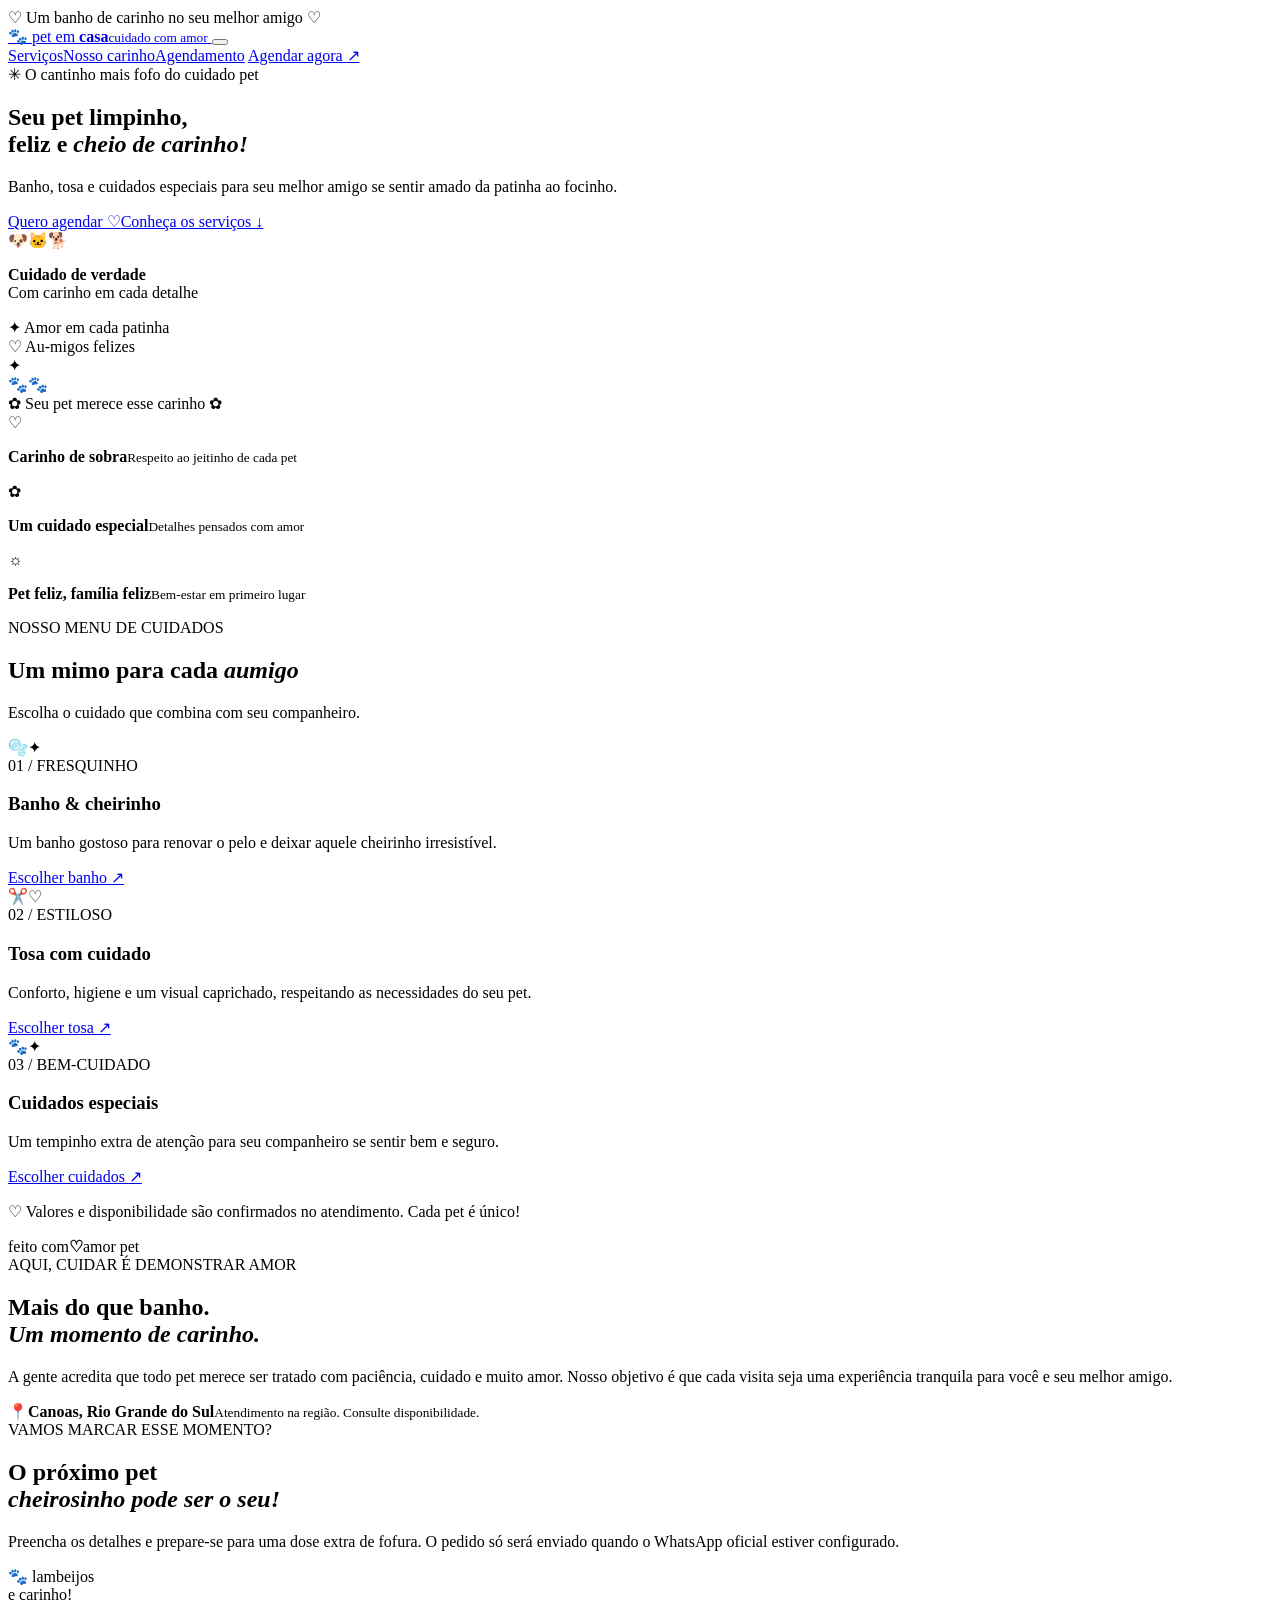
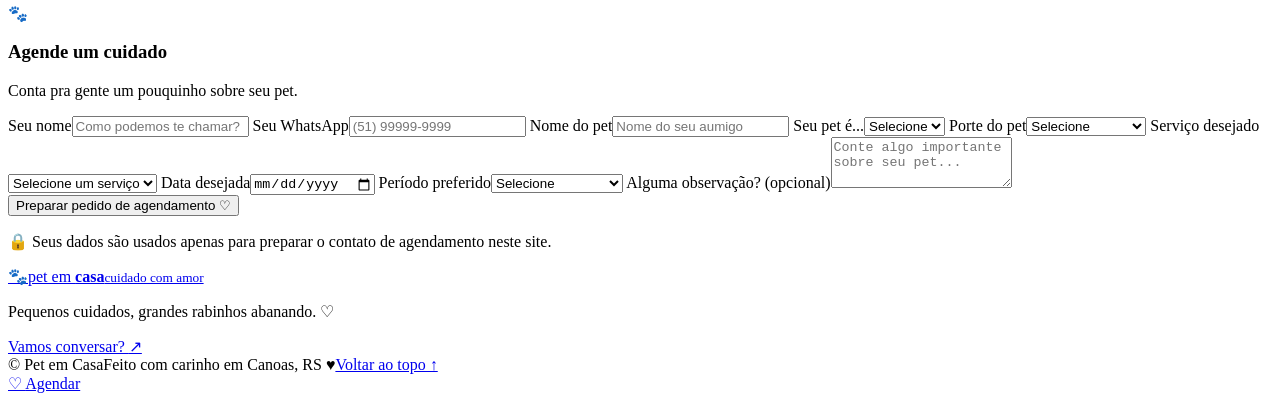
==== index.html @ 4f78621a "Create responsive Pet em Casa landing page" ====
<!doctype html>
<html lang="pt-BR">
<head>
  <meta charset="utf-8">
  <meta name="viewport" content="width=device-width, initial-scale=1">
  <meta name="theme-color" content="#f8f5ee">
  <meta name="description" content="Pet em Casa: banho, tosa e cuidado cheio de carinho para seu melhor amigo em Canoas, RS.">
  <title>Pet em Casa | Cuidado que faz au-mor</title>
  <link rel="preconnect" href="https://fonts.googleapis.com">
  <link rel="preconnect" href="https://fonts.gstatic.com" crossorigin>
  <link href="https://fonts.googleapis.com/css2?family=DM+Sans:wght@400;500;600;700&family=Nunito:wght@600;700;800;900&display=swap" rel="stylesheet">
  <link rel="stylesheet" href="styles.css">
  <script src="script.js" defer></script>
</head>
<body>
  <div class="announcement"><span aria-hidden="true">♡</span> Um banho de carinho no seu melhor amigo <span aria-hidden="true">♡</span></div>
  <header class="site-header">
    <a class="brand" href="#inicio" aria-label="Pet em Casa, início">
      <span class="brand-mark" aria-hidden="true">🐾</span>
      <span>pet em <strong>casa</strong><small>cuidado com amor</small></span>
    </a>
    <button class="menu-toggle" aria-expanded="false" aria-controls="main-nav" aria-label="Abrir menu"><span></span><span></span><span></span></button>
    <nav id="main-nav" class="main-nav" aria-label="Navegação principal">
      <a href="#servicos">Serviços</a><a href="#sobre">Nosso carinho</a><a href="#agendar">Agendamento</a>
      <a class="nav-cta" href="#agendar">Agendar agora <span aria-hidden="true">↗</span></a>
    </nav>
  </header>

  <main>
    <section id="inicio" class="hero section-wrap">
      <div class="hero-copy">
        <span class="eyebrow"><span class="sparkle">✳</span> O cantinho mais fofo do cuidado pet</span>
        <h1>Seu pet limpinho,<br>feliz e <em>cheio de carinho!</em></h1>
        <p>Banho, tosa e cuidados especiais para seu melhor amigo se sentir amado da patinha ao focinho.</p>
        <div class="hero-actions"><a class="button button-primary" href="#agendar">Quero agendar <span>♡</span></a><a class="text-link" href="#servicos">Conheça os serviços <span>↓</span></a></div>
        <div class="trust-row"><div class="avatar-stack" aria-hidden="true"><span>🐶</span><span>🐱</span><span>🐕</span></div><p><strong>Cuidado de verdade</strong><br><span>Com carinho em cada detalhe</span></p></div>
      </div>
      <div class="hero-art" aria-label="Ilustração de um cachorrinho feliz">
        <div class="blob blob-back"></div><div class="floating-note note-one">✦ Amor em cada patinha</div><div class="floating-note note-two">♡ Au-migos felizes</div>
        <div class="pet-portrait"><div class="portrait-ear ear-left"></div><div class="portrait-ear ear-right"></div><div class="portrait-face"><span class="eye eye-left"></span><span class="eye eye-right"></span><span class="cheek cheek-left"></span><span class="cheek cheek-right"></span><span class="muzzle"></span><span class="nose"></span><span class="mouth"></span></div><div class="neck-band"></div><div class="portrait-sparkle">✦</div></div>
        <span class="paw paw-one">🐾</span><span class="paw paw-two">🐾</span>
      </div>
      <div class="hero-bottom"><span>✿</span> Seu pet merece esse carinho <span>✿</span></div>
    </section>

    <section class="benefits section-wrap" aria-label="Nossos diferenciais">
      <div><span class="benefit-icon mint">♡</span><p><strong>Carinho de sobra</strong><small>Respeito ao jeitinho de cada pet</small></p></div>
      <div><span class="benefit-icon peach">✿</span><p><strong>Um cuidado especial</strong><small>Detalhes pensados com amor</small></p></div>
      <div><span class="benefit-icon lilac">☼</span><p><strong>Pet feliz, família feliz</strong><small>Bem-estar em primeiro lugar</small></p></div>
    </section>

    <section id="servicos" class="services-section section-wrap">
      <div class="section-heading"><span class="eyebrow">NOSSO MENU DE CUIDADOS</span><h2>Um mimo para cada <em>aumigo</em></h2><p>Escolha o cuidado que combina com seu companheiro.</p></div>
      <div class="service-grid">
        <article class="service-card card-mint"><div class="service-illustration">🫧<span>✦</span></div><span class="service-number">01 / FRESQUINHO</span><h3>Banho & cheirinho</h3><p>Um banho gostoso para renovar o pelo e deixar aquele cheirinho irresistível.</p><a href="#agendar" data-service="Banho">Escolher banho <span>↗</span></a></article>
        <article class="service-card card-peach"><div class="service-illustration">✂️<span>♡</span></div><span class="service-number">02 / ESTILOSO</span><h3>Tosa com cuidado</h3><p>Conforto, higiene e um visual caprichado, respeitando as necessidades do seu pet.</p><a href="#agendar" data-service="Tosa">Escolher tosa <span>↗</span></a></article>
        <article class="service-card card-lilac"><div class="service-illustration">🐾<span>✦</span></div><span class="service-number">03 / BEM-CUIDADO</span><h3>Cuidados especiais</h3><p>Um tempinho extra de atenção para seu companheiro se sentir bem e seguro.</p><a href="#agendar" data-service="Cuidados especiais">Escolher cuidados <span>↗</span></a></article>
      </div>
      <p class="price-note"><span>♡</span> Valores e disponibilidade são confirmados no atendimento. Cada pet é único!</p>
    </section>

    <section id="sobre" class="love-section">
      <div class="love-inner section-wrap"><div class="love-stamp" aria-hidden="true"><span>feito com</span><strong>♡</strong><span>amor pet</span></div><div><span class="eyebrow">AQUI, CUIDAR É DEMONSTRAR AMOR</span><h2>Mais do que banho.<br><em>Um momento de carinho.</em></h2><p>A gente acredita que todo pet merece ser tratado com paciência, cuidado e muito amor. Nosso objetivo é que cada visita seja uma experiência tranquila para você e seu melhor amigo.</p><div class="location-pill"><span>📍</span><span><strong>Canoas, Rio Grande do Sul</strong><small>Atendimento na região. Consulte disponibilidade.</small></span></div></div></div>
    </section>

    <section id="agendar" class="booking-section section-wrap">
      <div class="booking-intro"><span class="eyebrow">VAMOS MARCAR ESSE MOMENTO?</span><h2>O próximo pet<br><em>cheirosinho pode ser o seu!</em></h2><p>Preencha os detalhes e prepare-se para uma dose extra de fofura. O pedido só será enviado quando o WhatsApp oficial estiver configurado.</p><div class="booking-doodle">🐾 <span>lambeijos<br>e carinho!</span></div></div>
      <form id="booking-form" class="booking-form">
        <div class="form-title"><span class="form-paw">🐾</span><div><h3>Agende um cuidado</h3><p>Conta pra gente um pouquinho sobre seu pet.</p></div></div>
        <div class="form-grid">
          <label>Seu nome<input name="ownerName" autocomplete="name" required placeholder="Como podemos te chamar?"></label>
          <label>Seu WhatsApp<input name="phone" type="tel" autocomplete="tel" required placeholder="(51) 99999-9999"></label>
          <label>Nome do pet<input name="petName" required placeholder="Nome do seu aumigo"></label>
          <label>Seu pet é...<select name="species" required><option value="">Selecione</option><option>Cachorro</option><option>Gato</option><option>Outro</option></select></label>
          <label>Porte do pet<select name="size" required><option value="">Selecione</option><option>Pequeno</option><option>Médio</option><option>Grande</option><option>Não sei informar</option></select></label>
          <label>Serviço desejado<select id="service-select" name="service" required><option value="">Selecione um serviço</option><option>Banho</option><option>Tosa</option><option>Banho e tosa</option><option>Cuidados especiais</option></select></label>
          <label>Data desejada<input name="date" type="date" id="booking-date" required></label>
          <label>Período preferido<select name="period" required><option value="">Selecione</option><option>Manhã</option><option>Tarde</option><option>Tenho flexibilidade</option></select></label>
          <label class="full-field">Alguma observação? <span class="optional">(opcional)</span><textarea name="notes" rows="3" placeholder="Conte algo importante sobre seu pet..."></textarea></label>
        </div>
        <button class="button button-primary submit-button" type="submit">Preparar pedido de agendamento <span>♡</span></button>
        <p class="form-privacy">🔒 Seus dados são usados apenas para preparar o contato de agendamento neste site.</p>
        <div id="booking-feedback" class="booking-feedback" role="status" aria-live="polite" hidden></div>
      </form>
    </section>
  </main>

  <footer class="site-footer"><div class="footer-main"><a class="brand footer-brand" href="#inicio"><span class="brand-mark">🐾</span><span>pet em <strong>casa</strong><small>cuidado com amor</small></span></a><p>Pequenos cuidados, grandes rabinhos abanando. ♡</p><a href="#agendar">Vamos conversar? <span>↗</span></a></div><div class="footer-bottom"><span>© <span id="year"></span> Pet em Casa</span><span>Feito com carinho em Canoas, RS <span class="heart">♥</span></span><a href="#inicio">Voltar ao topo ↑</a></div></footer>
  <a class="floating-whatsapp" href="#agendar" aria-label="Ir para agendamento">♡ <span>Agendar</span></a>
</body>
</html>
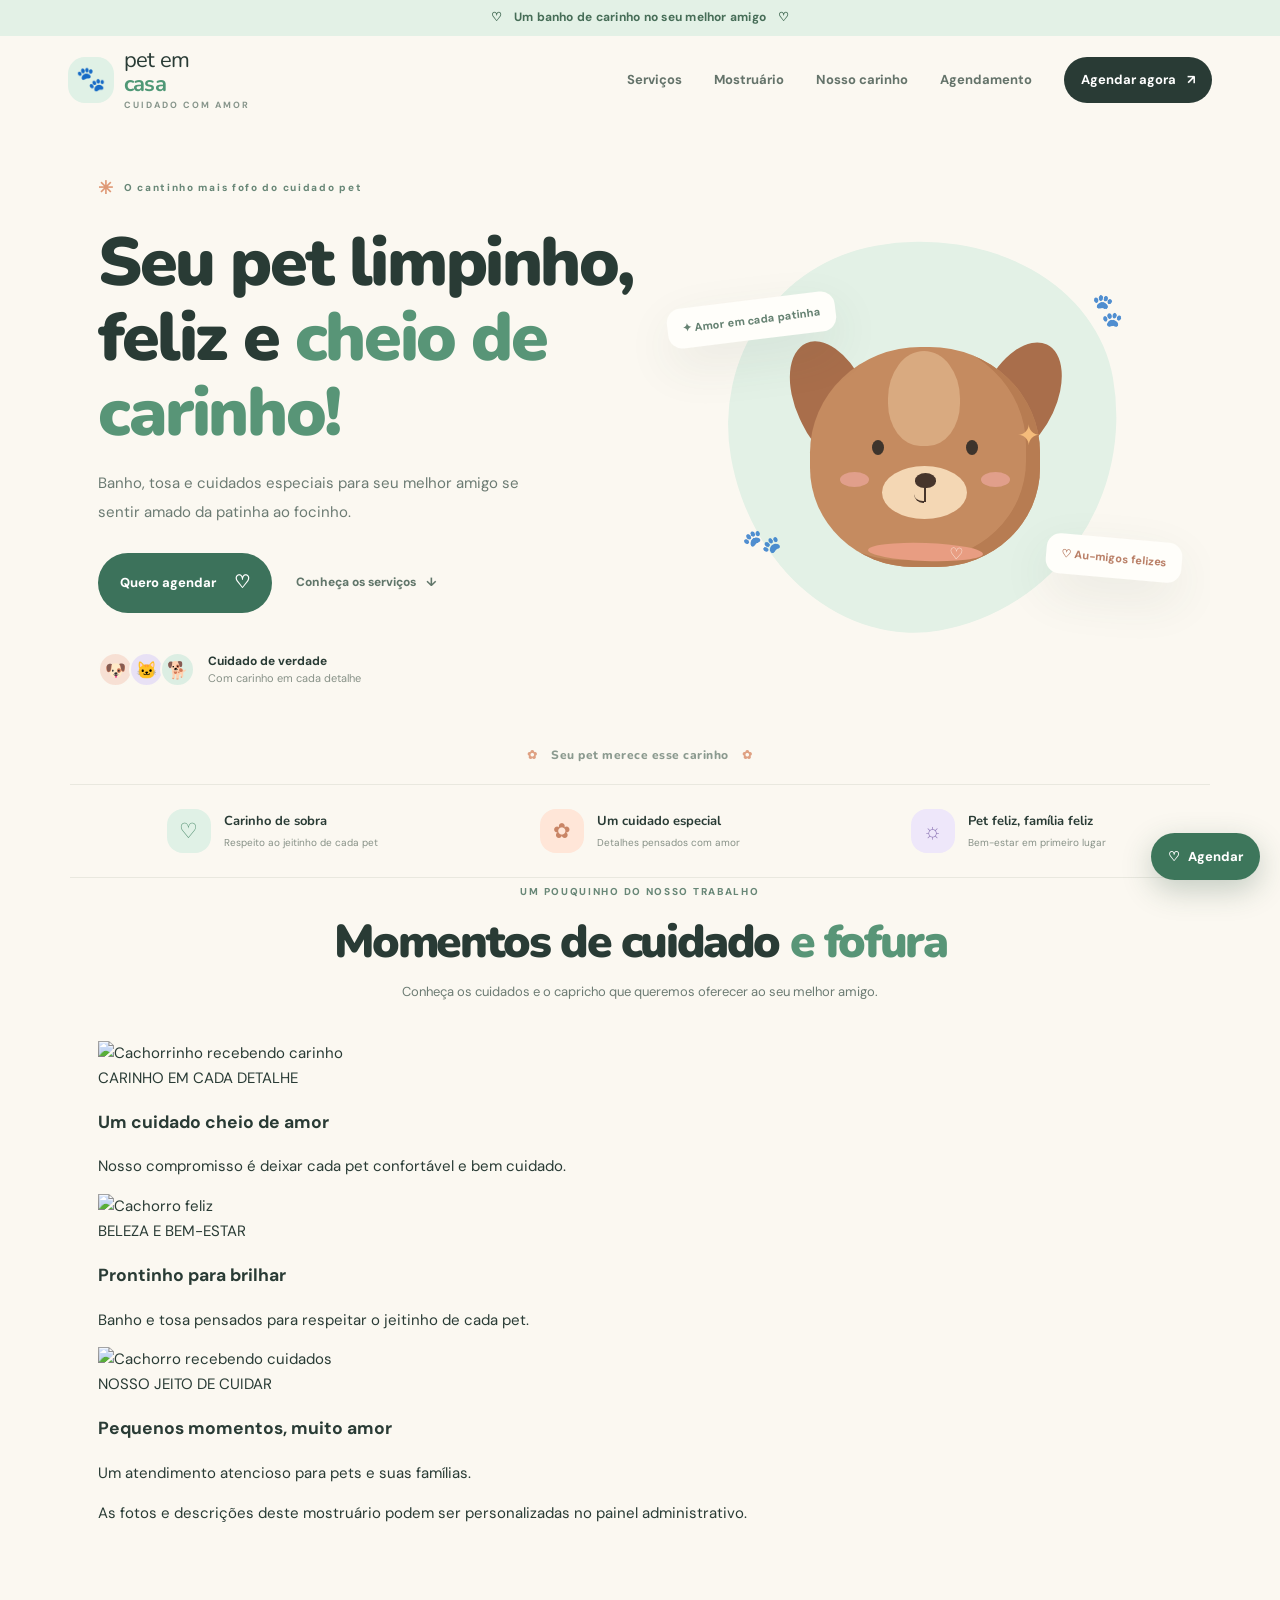
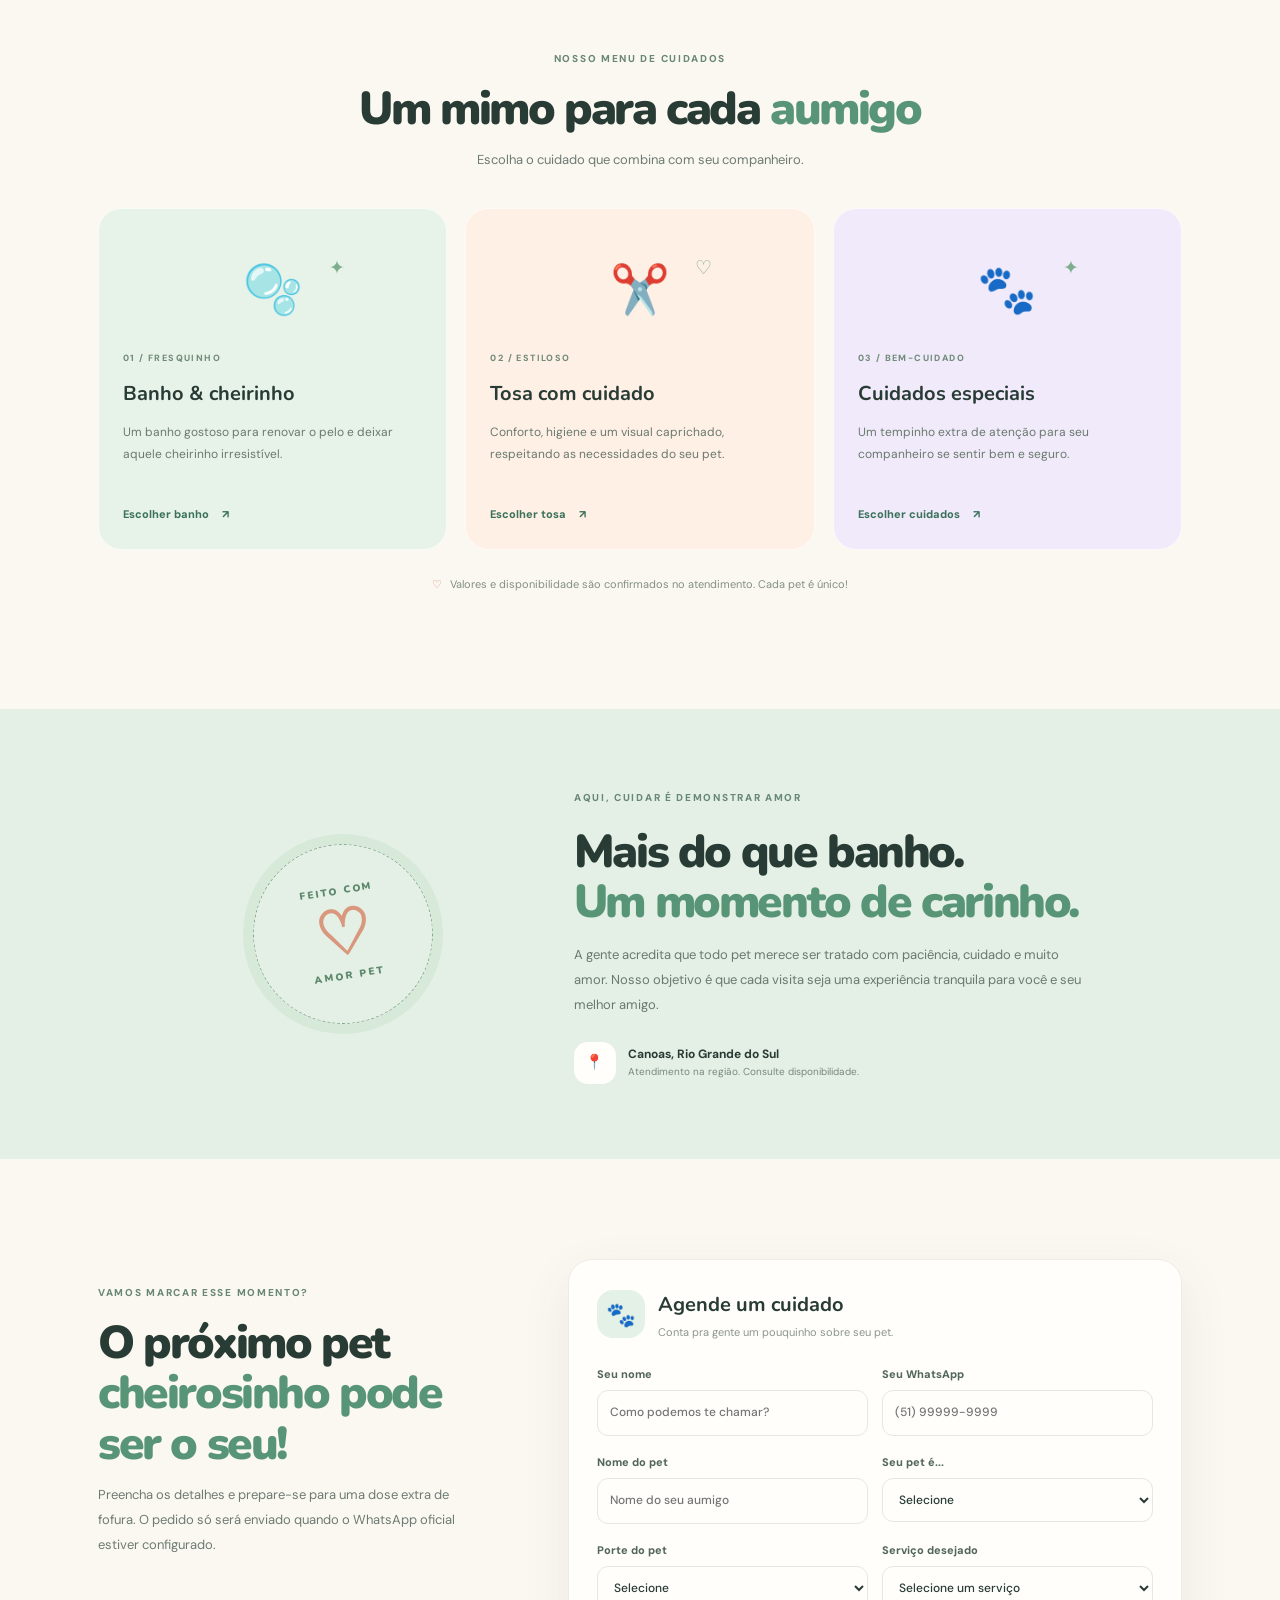
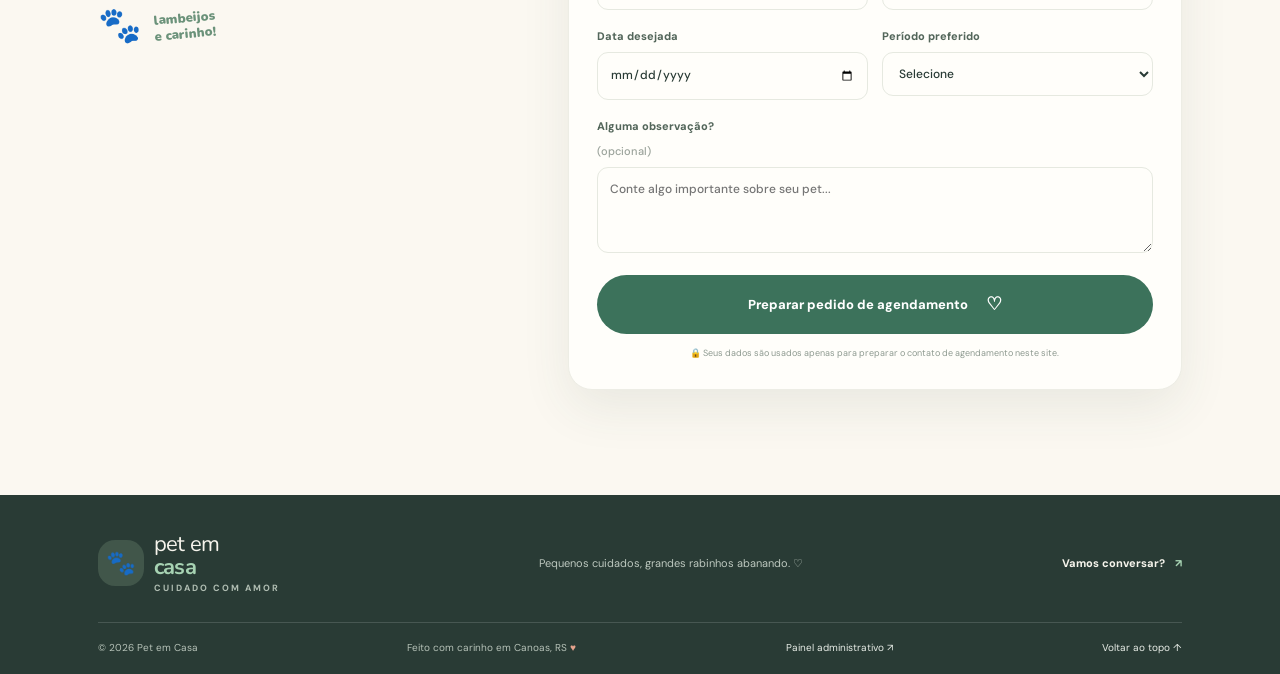
==== commit fab043fc: "Add editable shop showcase section" ====
--- a/index.html
+++ b/index.html
@@ -21,7 +21,7 @@
     </a>
     <button class="menu-toggle" aria-expanded="false" aria-controls="main-nav" aria-label="Abrir menu"><span></span><span></span><span></span></button>
     <nav id="main-nav" class="main-nav" aria-label="Navegação principal">
-      <a href="#servicos">Serviços</a><a href="#sobre">Nosso carinho</a><a href="#agendar">Agendamento</a>
+      <a href="#servicos">Serviços</a><a href="#mostruario">Mostruário</a><a href="#sobre">Nosso carinho</a><a href="#agendar">Agendamento</a>
       <a class="nav-cta" href="#agendar">Agendar agora <span aria-hidden="true">↗</span></a>
     </nav>
   </header>
@@ -47,6 +47,17 @@
       <div><span class="benefit-icon mint">♡</span><p><strong>Carinho de sobra</strong><small>Respeito ao jeitinho de cada pet</small></p></div>
       <div><span class="benefit-icon peach">✿</span><p><strong>Um cuidado especial</strong><small>Detalhes pensados com amor</small></p></div>
       <div><span class="benefit-icon lilac">☼</span><p><strong>Pet feliz, família feliz</strong><small>Bem-estar em primeiro lugar</small></p></div>
+    </section>
+
+    
+    <section id="mostruario" class="showcase-section section-wrap">
+      <div class="section-heading"><span class="eyebrow">UM POUQUINHO DO NOSSO TRABALHO</span><h2>Momentos de cuidado <em>e fofura</em></h2><p>Conheça os cuidados e o capricho que queremos oferecer ao seu melhor amigo.</p></div>
+      <div id="showcase-grid" class="showcase-grid" aria-live="polite">
+        <article class="showcase-card"><img src="https://images.unsplash.com/photo-1516734212186-a967f81ad0d7?auto=format&fit=crop&w=800&q=85" alt="Cachorrinho recebendo carinho" loading="lazy"><div><span>CARINHO EM CADA DETALHE</span><h3>Um cuidado cheio de amor</h3><p>Nosso compromisso é deixar cada pet confortável e bem cuidado.</p></div></article>
+        <article class="showcase-card"><img src="https://images.unsplash.com/photo-1517849845537-4d257902454a?auto=format&fit=crop&w=800&q=85" alt="Cachorro feliz" loading="lazy"><div><span>BELEZA E BEM-ESTAR</span><h3>Prontinho para brilhar</h3><p>Banho e tosa pensados para respeitar o jeitinho de cada pet.</p></div></article>
+        <article class="showcase-card"><img src="https://images.unsplash.com/photo-1513360371669-4adf3dd7dff8?auto=format&fit=crop&w=800&q=85" alt="Cachorro recebendo cuidados" loading="lazy"><div><span>NOSSO JEITO DE CUIDAR</span><h3>Pequenos momentos, muito amor</h3><p>Um atendimento atencioso para pets e suas famílias.</p></div></article>
+      </div>
+      <p class="showcase-hint">As fotos e descrições deste mostruário podem ser personalizadas no painel administrativo.</p>
     </section>
 
     <section id="servicos" class="services-section section-wrap">
@@ -85,7 +96,7 @@
     </section>
   </main>
 
-  <footer class="site-footer"><div class="footer-main"><a class="brand footer-brand" href="#inicio"><span class="brand-mark">🐾</span><span>pet em <strong>casa</strong><small>cuidado com amor</small></span></a><p>Pequenos cuidados, grandes rabinhos abanando. ♡</p><a href="#agendar">Vamos conversar? <span>↗</span></a></div><div class="footer-bottom"><span>© <span id="year"></span> Pet em Casa</span><span>Feito com carinho em Canoas, RS <span class="heart">♥</span></span><a href="#inicio">Voltar ao topo ↑</a></div></footer>
+  <footer class="site-footer"><div class="footer-main"><a class="brand footer-brand" href="#inicio"><span class="brand-mark">🐾</span><span>pet em <strong>casa</strong><small>cuidado com amor</small></span></a><p>Pequenos cuidados, grandes rabinhos abanando. ♡</p><a href="#agendar">Vamos conversar? <span>↗</span></a></div><div class="footer-bottom"><span>© <span id="year"></span> Pet em Casa</span><span>Feito com carinho em Canoas, RS <span class="heart">♥</span></span><a href="admin.html">Painel administrativo ↗</a><a href="#inicio">Voltar ao topo ↑</a></div></footer>
   <a class="floating-whatsapp" href="#agendar" aria-label="Ir para agendamento">♡ <span>Agendar</span></a>
 </body>
 </html>
--- a/styles.css
+++ b/styles.css
@@ -0,0 +1,2 @@
+:root{--ink:#293b35;--muted:#6c7b73;--cream:#fbf8f1;--mint:#dff1e7;--mint-dark:#2f725b;--peach:#ffe4d6;--lilac:#ece5fa;--white:#fffefa;--line:#e9e8df;--shadow:0 18px 50px rgba(50,75,61,.09)}*{box-sizing:border-box}html{scroll-behavior:smooth;scroll-padding-top:90px}body{margin:0;background:var(--cream);color:var(--ink);font-family:"DM Sans",sans-serif;font-size:15px;line-height:1.65}a{color:inherit;text-decoration:none}button,input,select,textarea{font:inherit}.announcement{display:flex;justify-content:center;gap:12px;align-items:center;padding:8px 16px;background:#e3f1e6;color:#466d57;font-size:12px;font-weight:700;letter-spacing:.02em}.site-header{height:88px;max-width:1200px;padding:0 28px;margin:auto;display:flex;align-items:center;justify-content:space-between;gap:28px}.brand{display:inline-flex;align-items:center;gap:10px;font-family:"Nunito",sans-serif;font-size:22px;line-height:1.05;letter-spacing:-.8px}.brand>span:last-child{display:flex;flex-direction:column}.brand strong{color:#4f9876;display:inline}.brand small{font-family:"DM Sans",sans-serif;font-size:9px;font-weight:700;letter-spacing:2px;text-transform:uppercase;color:#87958b;margin-top:5px}.brand-mark{display:grid;place-items:center;width:46px;height:46px;background:#e0f1e6;border-radius:17px;font-size:24px}.main-nav{display:flex;align-items:center;gap:32px;font-size:13px;font-weight:700;color:#64736a}.main-nav>a:not(.nav-cta):hover,.text-link:hover{color:var(--mint-dark)}.nav-cta{padding:12px 17px;background:var(--ink);border-radius:999px;color:white}.nav-cta span{margin-left:8px}.menu-toggle{display:none}.section-wrap{max-width:1140px;margin:0 auto;padding-left:28px;padding-right:28px}.hero{min-height:565px;display:grid;grid-template-columns:1.05fr .95fr;align-items:center;position:relative;padding-top:35px;padding-bottom:72px;overflow:hidden}.hero-copy{position:relative;z-index:2;padding:15px 0 25px}.eyebrow{display:inline-flex;align-items:center;gap:9px;font-size:10px;font-weight:800;letter-spacing:1.7px;color:#688777}.sparkle{font-size:18px;color:#df9875}.hero h1,.section-heading h2,.love-inner h2,.booking-intro h2{font-family:"Nunito",sans-serif;font-weight:900;letter-spacing:-2.4px;line-height:1.1}.hero h1{font-size:clamp(42px,5.3vw,68px);margin:23px 0 19px}.hero h1 em,.section-heading h2 em,.love-inner h2 em,.booking-intro h2 em{font-style:normal;color:#589577}.hero-copy>p{max-width:435px;color:var(--muted);font-size:15px;line-height:1.9}.hero-actions{display:flex;align-items:center;gap:24px;flex-wrap:wrap;margin-top:27px}.button{border:0;display:inline-flex;justify-content:center;align-items:center;gap:18px;border-radius:999px;padding:15px 22px;font-size:13px;font-weight:800;cursor:pointer;transition:transform .2s,box-shadow .2s}.button:hover{transform:translateY(-2px);box-shadow:0 10px 24px #355b4725}.button-primary{background:#3c725b;color:white}.button-primary span{font-size:18px}.text-link{font-size:12px;font-weight:800;color:#61766a}.text-link span{margin-left:7px}.trust-row{display:flex;align-items:center;gap:13px;margin-top:39px}.avatar-stack{display:flex;padding-left:4px}.avatar-stack span{width:35px;height:35px;display:grid;place-items:center;margin-left:-4px;border:2px solid var(--cream);border-radius:50%;background:#f7e0d4;font-size:17px}.avatar-stack span:nth-child(2){background:#e8e1f5}.avatar-stack span:nth-child(3){background:#dceee3}.trust-row p{font-size:11px;line-height:1.5;margin:0}.trust-row p strong{font-size:12px}.trust-row p span{color:#879187}.hero-art{position:relative;min-height:420px;display:grid;place-items:center}.blob{position:absolute;width:min(390px,90%);aspect-ratio:1;border-radius:46% 54% 55% 45%/47% 44% 56% 53%;background:#e3f1e6;transform:rotate(-10deg)}.pet-portrait{position:relative;width:270px;height:280px;z-index:1;margin-top:55px}.portrait-face{position:absolute;width:230px;height:220px;left:20px;top:24px;border-radius:48% 48% 45% 45%;background:#c58b60;box-shadow:inset -14px -7px 0 #b77c52}.portrait-ear{position:absolute;width:72px;height:125px;background:#a96e4b;border-radius:55% 50% 55% 45%;top:15px;z-index:0}.ear-left{left:5px;transform:rotate(-25deg)}.ear-right{right:5px;transform:rotate(25deg)}.portrait-face:before{content:"";position:absolute;width:72px;height:95px;left:78px;top:4px;background:#e0b58b;border-radius:50% 50% 45% 45%;opacity:.75}.eye{position:absolute;width:12px;height:15px;background:#3e342c;border-radius:50%;top:93px;z-index:2}.eye-left{left:62px}.eye-right{right:62px}.cheek{position:absolute;width:29px;height:15px;background:#eaa59a;border-radius:50%;top:125px;opacity:.75}.cheek-left{left:30px}.cheek-right{right:30px}.muzzle{position:absolute;width:85px;height:53px;left:72px;top:119px;background:#f4d7b4;border-radius:50%}.nose{position:absolute;z-index:3;left:105px;top:126px;width:21px;height:15px;background:#47352b;border-radius:50% 50% 45% 45%}.mouth{position:absolute;z-index:3;left:114px;top:138px;width:2px;height:17px;background:#47352b}.mouth:after{content:"";position:absolute;left:-10px;top:8px;width:10px;height:8px;border-bottom:2px solid #47352b;border-radius:0 0 0 9px}.neck-band{position:absolute;z-index:4;width:115px;height:18px;left:78px;top:220px;background:#e89d82;border-radius:50%;transform:rotate(2deg)}.neck-band:after{content:"♡";position:absolute;right:20px;top:-3px;color:#fff4e9;font-size:16px}.portrait-sparkle{position:absolute;z-index:5;right:20px;top:90px;color:#f5bc7b;font-size:28px}.floating-note{position:absolute;z-index:4;padding:11px 15px;background:#fffefa;border-radius:14px;box-shadow:var(--shadow);font-size:11px;font-weight:800;color:#668272}.note-one{top:75px;left:0;transform:rotate(-7deg)}.note-two{bottom:67px;right:0;transform:rotate(5deg);color:#ba8068}.paw{position:absolute;color:#83a992;opacity:.75;font-size:29px}.paw-one{left:15%;bottom:80px;transform:rotate(-24deg)}.paw-two{right:11%;top:62px;transform:rotate(18deg)}.hero-bottom{position:absolute;bottom:18px;left:28px;right:28px;text-align:center;color:#8b9a8f;font-family:"Nunito",sans-serif;font-size:12px;font-weight:800;letter-spacing:.5px}.hero-bottom span{color:#dfa183;padding:0 10px}.benefits{display:grid;grid-template-columns:repeat(3,1fr);gap:20px;padding-top:24px;padding-bottom:24px;border-top:1px solid var(--line);border-bottom:1px solid var(--line)}.benefits>div{display:flex;align-items:center;justify-content:center;gap:13px}.benefit-icon{width:44px;height:44px;display:grid;place-items:center;border-radius:16px;font-size:21px}.mint{background:#e0f1e6;color:#4d8c6d}.peach{background:#ffe6d8;color:#c98566}.lilac{background:#eee7fa;color:#927cb9}.benefits p{margin:0;display:flex;flex-direction:column;gap:2px}.benefits strong{font-family:"Nunito",sans-serif;font-size:13px}.benefits small{font-size:10px;color:#879187}.services-section{padding-top:105px;padding-bottom:105px}.section-heading{text-align:center;margin-bottom:38px}.section-heading h2,.love-inner h2,.booking-intro h2{font-size:clamp(32px,4vw,46px);margin:14px 0}.section-heading p{color:var(--muted);font-size:13px}.service-grid{display:grid;grid-template-columns:repeat(3,1fr);gap:18px}.service-card{padding:25px 24px 23px;border-radius:23px;min-height:320px;border:1px solid #ffffffb0;transition:transform .2s}.service-card:hover{transform:translateY(-5px)}.card-mint{background:#e7f3e9}.card-peach{background:#fff0e6}.card-lilac{background:#f0eafa}.service-illustration{height:110px;display:grid;place-items:center;position:relative;font-size:48px}.service-illustration span{position:absolute;font-size:19px;color:#7eae8e;right:26%;top:16%}.service-number{font-size:9px;font-weight:800;letter-spacing:1.4px;color:#718b79}.service-card h3{font-family:"Nunito",sans-serif;font-size:20px;margin:8px 0}.service-card p{font-size:12px;color:#69796e;line-height:1.8;min-height:62px}.service-card>a{display:inline-flex;gap:13px;align-items:center;font-size:11px;font-weight:800;color:#3c725b;margin-top:9px}.price-note{text-align:center;color:#829086;font-size:11px;margin-top:25px}.price-note span{color:#d98e76;margin-right:5px}.love-section{background:#e4f0e5;padding:75px 0}.love-inner{display:grid;grid-template-columns:.75fr 1.25fr;gap:75px;align-items:center;max-width:960px}.love-inner h2{margin-top:18px}.love-inner>div:last-child>p{max-width:580px;color:#687a6d;font-size:13px;line-height:1.95}.love-stamp{justify-self:center;display:flex;flex-direction:column;align-items:center;justify-content:center;width:180px;height:180px;border:1px dashed #83a88c;border-radius:50%;outline:10px solid #d7e9d9;color:#5e896d;transform:rotate(-9deg)}.love-stamp strong{font-size:62px;line-height:1.1;color:#d9977d}.love-stamp span{font-family:"Nunito",sans-serif;font-weight:900;letter-spacing:2px;text-transform:uppercase;font-size:10px}.location-pill{display:flex;align-items:center;gap:12px;margin-top:24px}.location-pill>span:first-child{width:42px;height:42px;display:grid;place-items:center;background:#fffefa;border-radius:14px}.location-pill>span:last-child{display:flex;flex-direction:column}.location-pill strong{font-size:12px}.location-pill small{font-size:10px;color:#78887d}.booking-section{display:grid;grid-template-columns:.8fr 1.2fr;gap:60px;align-items:start;padding-top:100px;padding-bottom:105px}.booking-intro{position:relative;padding-top:20px}.booking-intro>p{color:var(--muted);font-size:13px;line-height:1.9;max-width:360px}.booking-doodle{display:flex;align-items:center;gap:12px;margin-top:40px;color:#6b927a;font-size:35px}.booking-doodle span{font-family:"Nunito",sans-serif;font-size:13px;font-weight:900;line-height:1.25;transform:rotate(-5deg)}.booking-form{padding:28px;background:#fffefa;border:1px solid #edede5;border-radius:24px;box-shadow:var(--shadow)}.form-title{display:flex;align-items:center;gap:13px;margin-bottom:24px}.form-paw{width:48px;height:48px;display:grid;place-items:center;border-radius:16px;background:#e3f1e6;font-size:24px}.form-title h3{font-family:"Nunito",sans-serif;font-size:20px;margin:0}.form-title p{font-size:11px;color:#8b958d;margin:2px 0 0}.form-grid{display:grid;grid-template-columns:1fr 1fr;gap:17px 14px}.form-grid label{display:flex;flex-direction:column;gap:7px;font-size:11px;font-weight:800;color:#53665a}.form-grid input,.form-grid select,.form-grid textarea{width:100%;min-width:0;border:1px solid #e6e9e0;border-radius:11px;padding:12px 12px;background:#fffefa;color:var(--ink);outline:none;font-size:12px;font-weight:500}.form-grid input:focus,.form-grid select:focus,.form-grid textarea:focus{border-color:#81ad8d;box-shadow:0 0 0 3px #dff1e780}.form-grid textarea{resize:vertical}.full-field{grid-column:1/-1}.optional{font-weight:500;color:#9ba39b}.submit-button{width:100%;margin-top:22px}.form-privacy{font-size:9px;color:#8e9a90;text-align:center;margin:12px 0 0}.booking-feedback{margin-top:15px;padding:14px;border-radius:12px;background:#e5f3e7;color:#365f47;font-size:12px;line-height:1.6}.booking-feedback.error{background:#fff0e6;color:#8b543a}.site-footer{background:#293b35;color:#f6f4ec;padding:38px max(28px,calc((100% - 1084px)/2)) 18px}.footer-main{display:flex;align-items:center;justify-content:space-between;gap:25px;padding-bottom:28px}.footer-brand .brand-mark{background:#41564a}.footer-brand strong{color:#a7d3b3}.footer-brand small{color:#b0bdb2}.footer-main>p{font-size:11px;color:#bdc8bf}.footer-main>a:last-child{font-size:11px;font-weight:800}.footer-main>a:last-child span{margin-left:7px;color:#a7d3b3}.footer-bottom{border-top:1px solid #ffffff24;padding-top:17px;display:flex;justify-content:space-between;gap:15px;color:#b6c2b8;font-size:10px}.footer-bottom .heart{color:#e6a38d}.footer-bottom a{color:#e9eee8}.floating-whatsapp{position:fixed;z-index:10;right:20px;bottom:20px;display:flex;align-items:center;gap:8px;padding:13px 17px;border-radius:999px;background:#3d765b;color:#fff;box-shadow:0 10px 30px #244c3740;font-weight:800;font-size:13px}.floating-whatsapp:first-letter{font-size:19px}
+@media(min-width:1300px){.hero{min-height:600px}}@media(max-width:850px){.site-header{height:76px}.main-nav{gap:17px}.hero{grid-template-columns:1fr .85fr;min-height:500px}.hero h1{font-size:48px}.hero-art{transform:scale(.9)}.benefits{gap:8px}.benefits>div{justify-content:flex-start}.benefits small{max-width:150px}.love-inner{gap:40px}.booking-section{gap:30px}.booking-form{padding:22px}}@media(max-width:650px){.announcement{font-size:10px}.site-header{padding:0 20px;position:relative}.menu-toggle{display:flex;flex-direction:column;gap:5px;border:0;background:#e5f1e7;border-radius:12px;padding:12px}.menu-toggle span{display:block;width:18px;height:2px;background:#426b53;border-radius:2px}.main-nav{display:none;position:absolute;top:68px;left:16px;right:16px;z-index:20;flex-direction:column;align-items:stretch;gap:0;padding:12px;background:#fffefa;border:1px solid var(--line);border-radius:17px;box-shadow:var(--shadow)}.main-nav.open{display:flex}.main-nav>a{padding:13px 12px}.nav-cta{text-align:center;margin-top:5px}.section-wrap{padding-left:20px;padding-right:20px}.hero{grid-template-columns:1fr;padding-top:35px;padding-bottom:65px}.hero-copy{padding:0}.hero h1{font-size:clamp(42px,11vw,58px);letter-spacing:-1.8px}.hero-copy>p{font-size:14px}.hero-art{min-height:350px;transform:none;margin-top:0}.blob{width:290px}.pet-portrait{transform:scale(.85);margin-top:22px}.note-one{left:3%;top:48px}.note-two{right:2%;bottom:38px}.hero-bottom{left:20px;right:20px;font-size:10px}.benefits{grid-template-columns:1fr;gap:17px;padding-top:25px;padding-bottom:25px}.benefits>div{justify-content:flex-start;padding-left:10px}.benefits small{max-width:none}.services-section{padding-top:75px;padding-bottom:70px}.section-heading h2,.love-inner h2,.booking-intro h2{font-size:36px;letter-spacing:-1.6px}.service-grid{grid-template-columns:1fr;gap:14px}.service-card{min-height:0;padding:22px}.service-illustration{height:80px}.service-card p{min-height:0}.love-section{padding:60px 0}.love-inner{grid-template-columns:1fr;gap:35px}.love-stamp{width:140px;height:140px;outline-width:7px}.love-stamp strong{font-size:48px}.love-inner h2{font-size:36px}.booking-section{grid-template-columns:1fr;gap:25px;padding-top:65px;padding-bottom:70px}.booking-intro{padding-top:0}.booking-intro h2{font-size:37px}.booking-doodle{display:none}.booking-form{padding:20px 16px;border-radius:19px}.form-grid{grid-template-columns:1fr;gap:14px}.full-field{grid-column:auto}.footer-main{align-items:flex-start;flex-direction:column;gap:14px}.footer-main>p{margin:0}.footer-bottom{flex-wrap:wrap}.floating-whatsapp{right:13px;bottom:13px;padding:12px 15px}}@media(prefers-reduced-motion:reduce){html{scroll-behavior:auto}*,*:before,*:after{transition:none!important}}
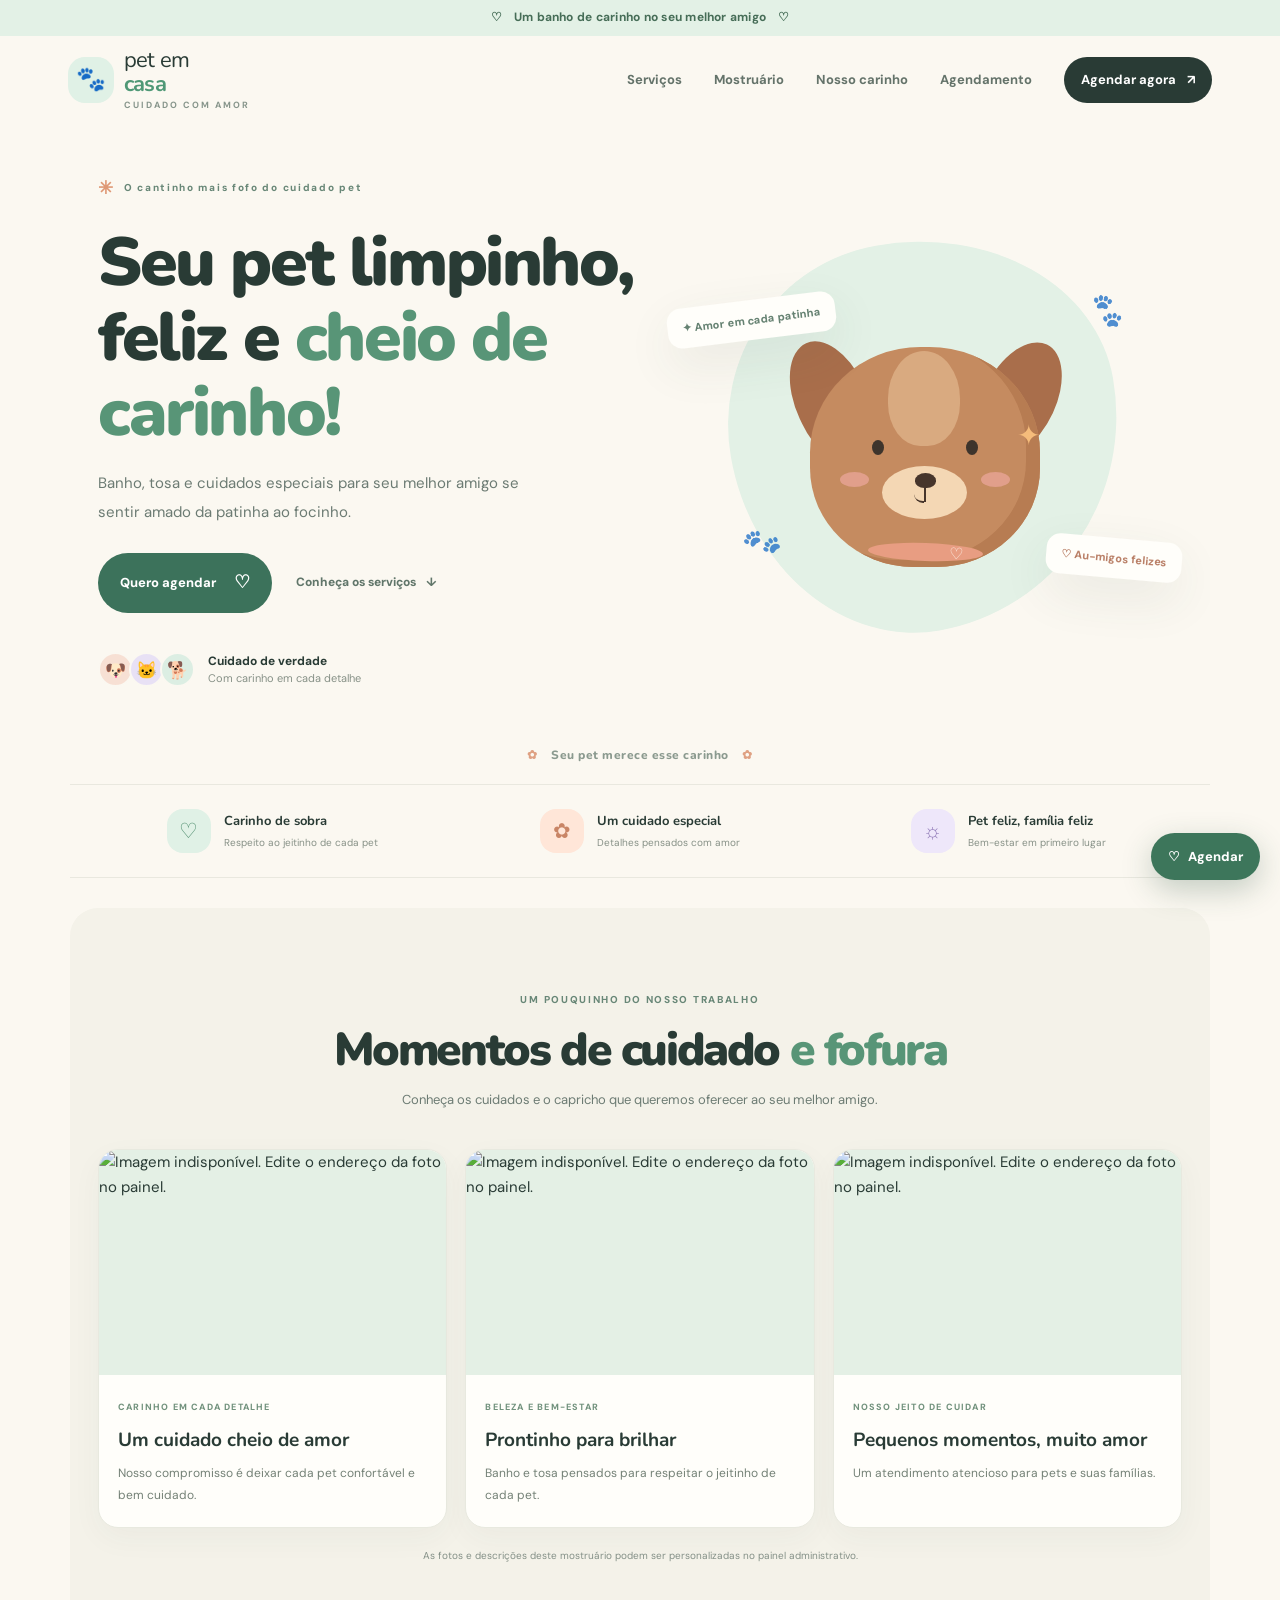
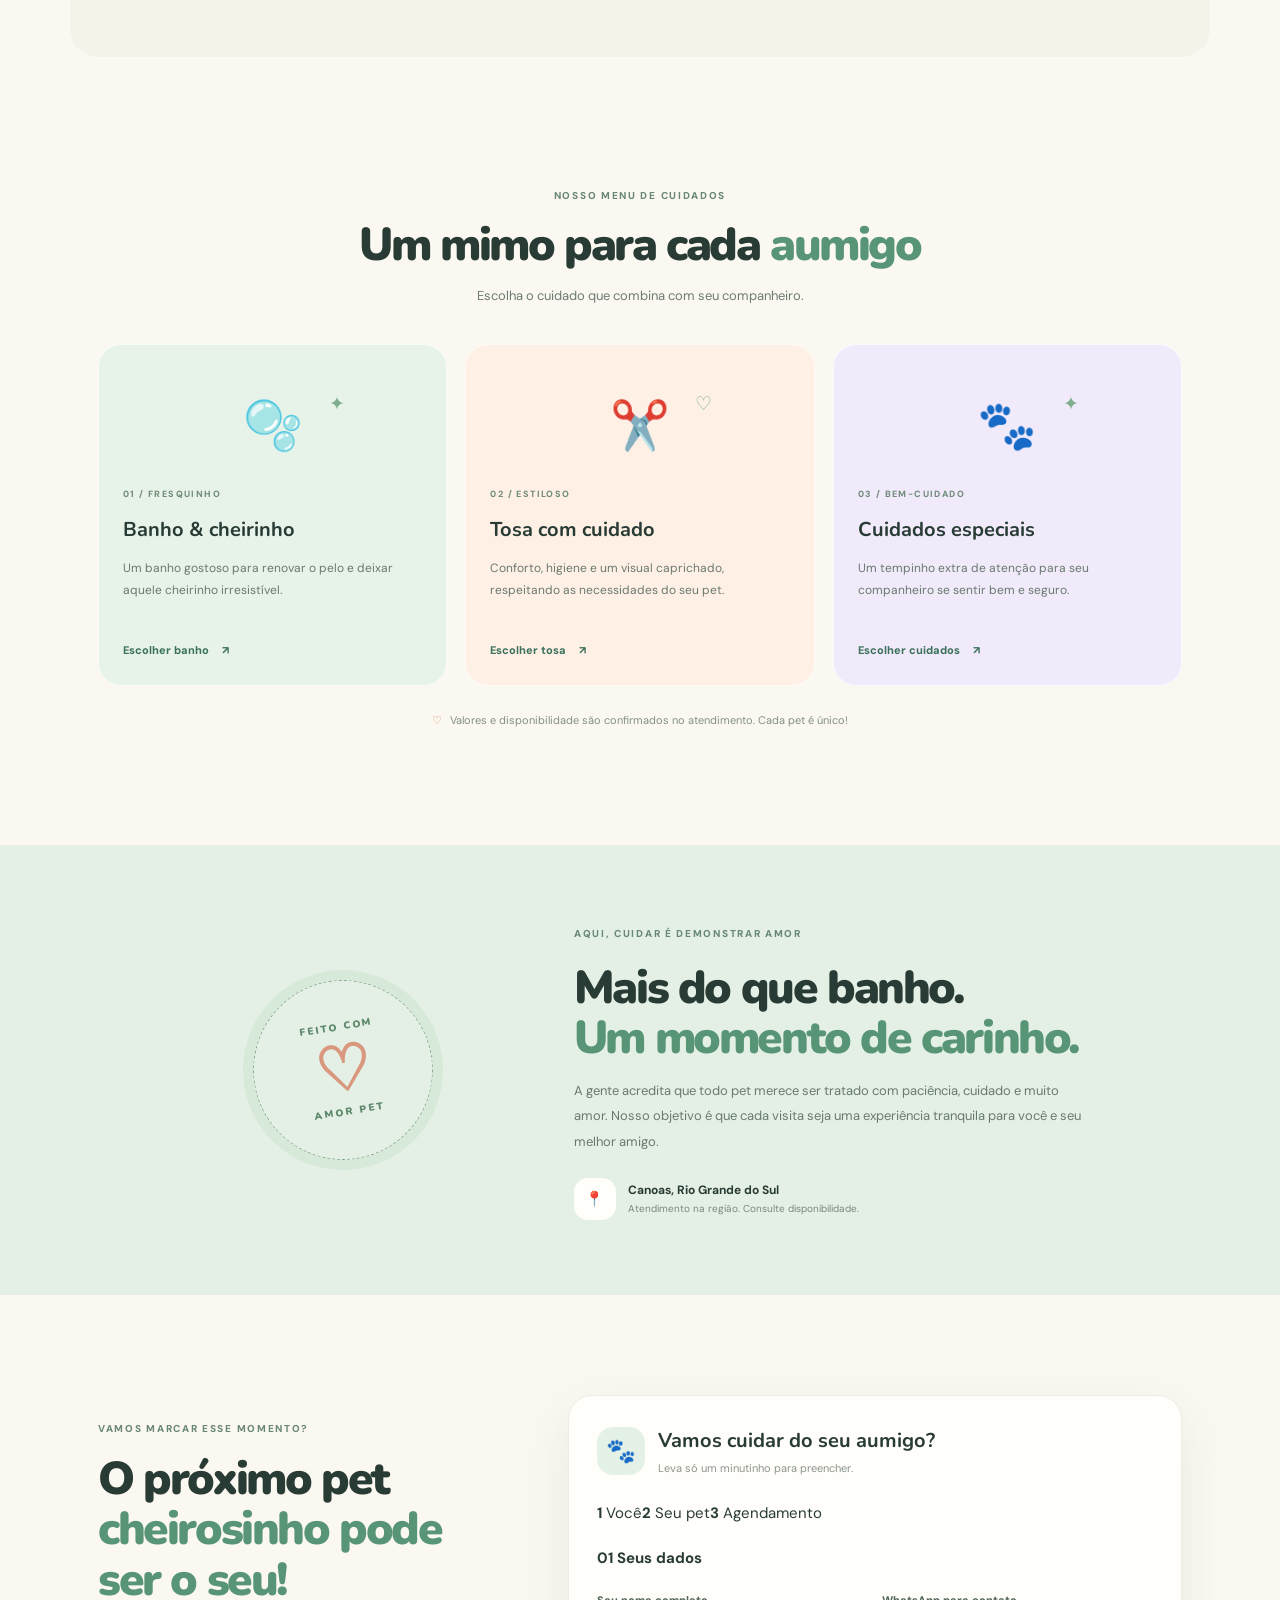
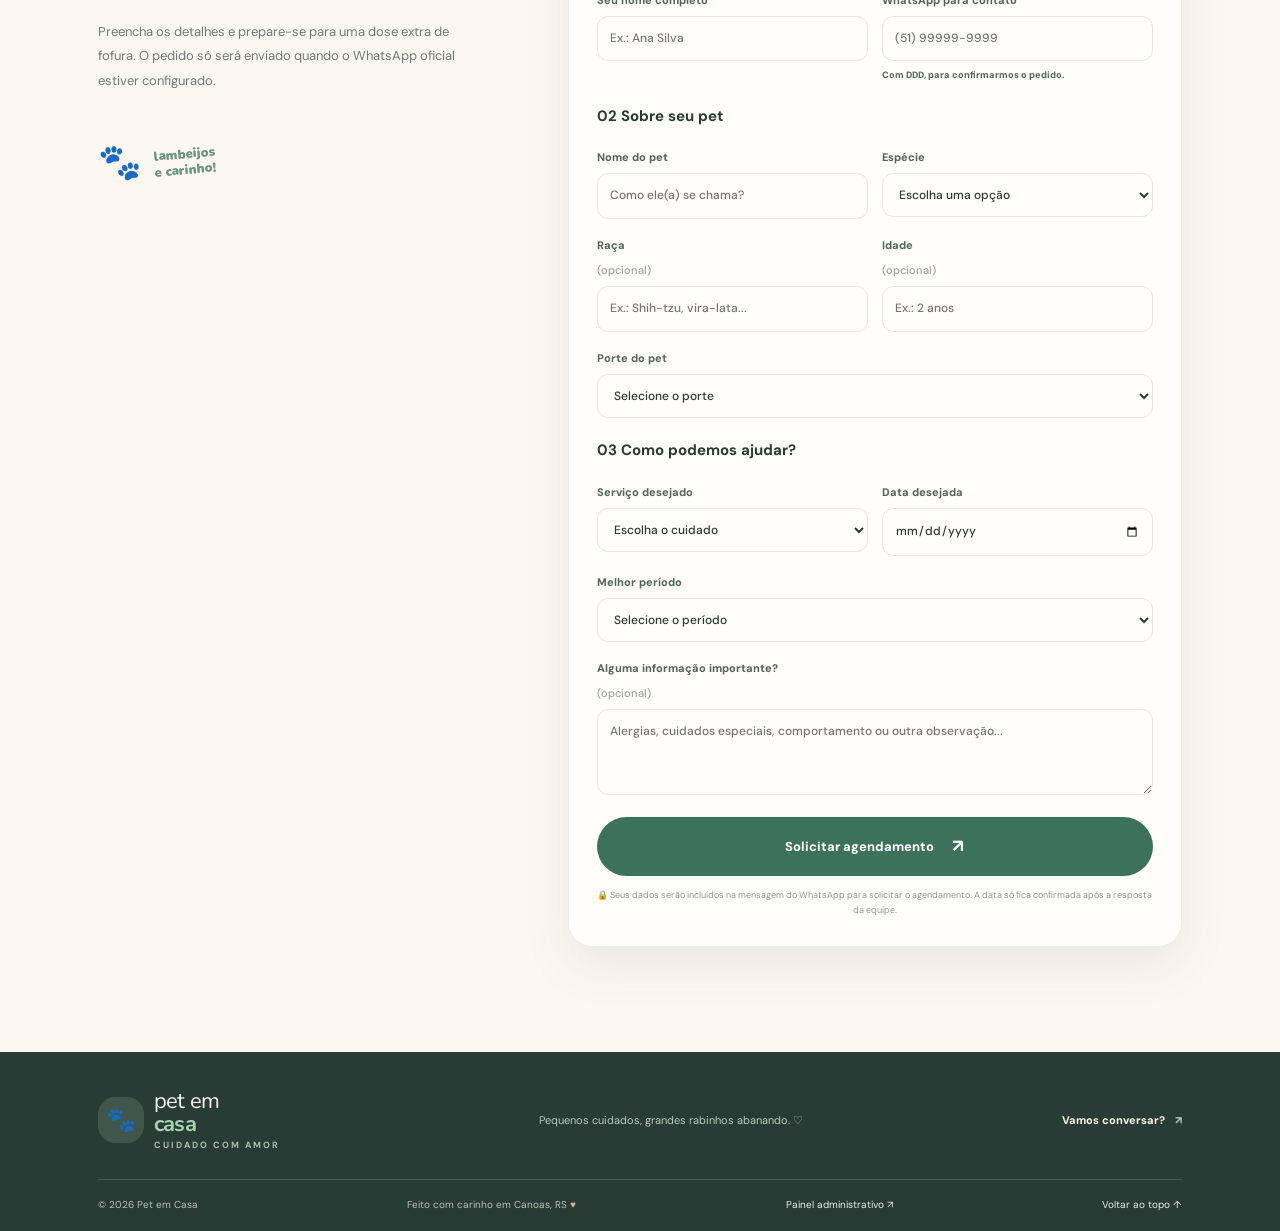
==== commit eae2a6ad: "Improve Pet em Casa booking form layout" ====
--- a/index.html
+++ b/index.html
@@ -77,20 +77,36 @@
     <section id="agendar" class="booking-section section-wrap">
       <div class="booking-intro"><span class="eyebrow">VAMOS MARCAR ESSE MOMENTO?</span><h2>O próximo pet<br><em>cheirosinho pode ser o seu!</em></h2><p>Preencha os detalhes e prepare-se para uma dose extra de fofura. O pedido só será enviado quando o WhatsApp oficial estiver configurado.</p><div class="booking-doodle">🐾 <span>lambeijos<br>e carinho!</span></div></div>
       <form id="booking-form" class="booking-form">
-        <div class="form-title"><span class="form-paw">🐾</span><div><h3>Agende um cuidado</h3><p>Conta pra gente um pouquinho sobre seu pet.</p></div></div>
-        <div class="form-grid">
-          <label>Seu nome<input name="ownerName" autocomplete="name" required placeholder="Como podemos te chamar?"></label>
-          <label>Seu WhatsApp<input name="phone" type="tel" autocomplete="tel" required placeholder="(51) 99999-9999"></label>
-          <label>Nome do pet<input name="petName" required placeholder="Nome do seu aumigo"></label>
-          <label>Seu pet é...<select name="species" required><option value="">Selecione</option><option>Cachorro</option><option>Gato</option><option>Outro</option></select></label>
-          <label>Porte do pet<select name="size" required><option value="">Selecione</option><option>Pequeno</option><option>Médio</option><option>Grande</option><option>Não sei informar</option></select></label>
-          <label>Serviço desejado<select id="service-select" name="service" required><option value="">Selecione um serviço</option><option>Banho</option><option>Tosa</option><option>Banho e tosa</option><option>Cuidados especiais</option></select></label>
-          <label>Data desejada<input name="date" type="date" id="booking-date" required></label>
-          <label>Período preferido<select name="period" required><option value="">Selecione</option><option>Manhã</option><option>Tarde</option><option>Tenho flexibilidade</option></select></label>
-          <label class="full-field">Alguma observação? <span class="optional">(opcional)</span><textarea name="notes" rows="3" placeholder="Conte algo importante sobre seu pet..."></textarea></label>
-        </div>
-        <button class="button button-primary submit-button" type="submit">Preparar pedido de agendamento <span>♡</span></button>
-        <p class="form-privacy">🔒 Seus dados são usados apenas para preparar o contato de agendamento neste site.</p>
+        <div class="form-title"><span class="form-paw">🐾</span><div><h3>Vamos cuidar do seu aumigo?</h3><p>Leva só um minutinho para preencher.</p></div></div>
+        <div class="booking-progress" aria-label="Três etapas do formulário"><span><b>1</b> Você</span><i></i><span><b>2</b> Seu pet</span><i></i><span><b>3</b> Agendamento</span></div>
+        <section class="form-section" aria-labelledby="owner-section-title">
+          <h4 id="owner-section-title"><span>01</span> Seus dados</h4>
+          <div class="form-grid">
+            <label>Seu nome completo<input name="ownerName" autocomplete="name" required maxlength="100" placeholder="Ex.: Ana Silva"></label>
+            <label>WhatsApp para contato<input name="phone" id="owner-phone" type="tel" inputmode="tel" autocomplete="tel" required maxlength="16" placeholder="(51) 99999-9999" aria-describedby="phone-help"><small id="phone-help" class="field-help">Com DDD, para confirmarmos o pedido.</small></label>
+          </div>
+        </section>
+        <section class="form-section" aria-labelledby="pet-section-title">
+          <h4 id="pet-section-title"><span>02</span> Sobre seu pet</h4>
+          <div class="form-grid">
+            <label>Nome do pet<input name="petName" required maxlength="60" placeholder="Como ele(a) se chama?"></label>
+            <label>Espécie<select name="species" required><option value="">Escolha uma opção</option><option>Cachorro</option><option>Gato</option><option>Outro</option></select></label>
+            <label>Raça <span class="optional">(opcional)</span><input name="breed" maxlength="60" placeholder="Ex.: Shih-tzu, vira-lata..."></label>
+            <label>Idade <span class="optional">(opcional)</span><input name="petAge" maxlength="30" placeholder="Ex.: 2 anos"></label>
+            <label class="full-field">Porte do pet<select name="size" required><option value="">Selecione o porte</option><option>Pequeno</option><option>Médio</option><option>Grande</option><option>Não sei informar</option></select></label>
+          </div>
+        </section>
+        <section class="form-section" aria-labelledby="appointment-section-title">
+          <h4 id="appointment-section-title"><span>03</span> Como podemos ajudar?</h4>
+          <div class="form-grid">
+            <label>Serviço desejado<select id="service-select" name="service" required><option value="">Escolha o cuidado</option><option>Banho</option><option>Tosa</option><option>Banho e tosa</option><option>Cuidados especiais</option></select></label>
+            <label>Data desejada<input name="date" type="date" id="booking-date" required></label>
+            <label class="full-field">Melhor período<select name="period" required><option value="">Selecione o período</option><option>Manhã</option><option>Tarde</option><option>Tenho flexibilidade</option></select></label>
+            <label class="full-field">Alguma informação importante? <span class="optional">(opcional)</span><textarea name="notes" rows="3" maxlength="600" placeholder="Alergias, cuidados especiais, comportamento ou outra observação..."></textarea></label>
+          </div>
+        </section>
+        <button class="button button-primary submit-button" type="submit">Solicitar agendamento <span>↗</span></button>
+        <p class="form-privacy">🔒 Seus dados serão incluídos na mensagem do WhatsApp para solicitar o agendamento. A data só fica confirmada após a resposta da equipe.</p>
         <div id="booking-feedback" class="booking-feedback" role="status" aria-live="polite" hidden></div>
       </form>
     </section>
--- a/styles.css
+++ b/styles.css
@@ -1,2 +1,6 @@
 :root{--ink:#293b35;--muted:#6c7b73;--cream:#fbf8f1;--mint:#dff1e7;--mint-dark:#2f725b;--peach:#ffe4d6;--lilac:#ece5fa;--white:#fffefa;--line:#e9e8df;--shadow:0 18px 50px rgba(50,75,61,.09)}*{box-sizing:border-box}html{scroll-behavior:smooth;scroll-padding-top:90px}body{margin:0;background:var(--cream);color:var(--ink);font-family:"DM Sans",sans-serif;font-size:15px;line-height:1.65}a{color:inherit;text-decoration:none}button,input,select,textarea{font:inherit}.announcement{display:flex;justify-content:center;gap:12px;align-items:center;padding:8px 16px;background:#e3f1e6;color:#466d57;font-size:12px;font-weight:700;letter-spacing:.02em}.site-header{height:88px;max-width:1200px;padding:0 28px;margin:auto;display:flex;align-items:center;justify-content:space-between;gap:28px}.brand{display:inline-flex;align-items:center;gap:10px;font-family:"Nunito",sans-serif;font-size:22px;line-height:1.05;letter-spacing:-.8px}.brand>span:last-child{display:flex;flex-direction:column}.brand strong{color:#4f9876;display:inline}.brand small{font-family:"DM Sans",sans-serif;font-size:9px;font-weight:700;letter-spacing:2px;text-transform:uppercase;color:#87958b;margin-top:5px}.brand-mark{display:grid;place-items:center;width:46px;height:46px;background:#e0f1e6;border-radius:17px;font-size:24px}.main-nav{display:flex;align-items:center;gap:32px;font-size:13px;font-weight:700;color:#64736a}.main-nav>a:not(.nav-cta):hover,.text-link:hover{color:var(--mint-dark)}.nav-cta{padding:12px 17px;background:var(--ink);border-radius:999px;color:white}.nav-cta span{margin-left:8px}.menu-toggle{display:none}.section-wrap{max-width:1140px;margin:0 auto;padding-left:28px;padding-right:28px}.hero{min-height:565px;display:grid;grid-template-columns:1.05fr .95fr;align-items:center;position:relative;padding-top:35px;padding-bottom:72px;overflow:hidden}.hero-copy{position:relative;z-index:2;padding:15px 0 25px}.eyebrow{display:inline-flex;align-items:center;gap:9px;font-size:10px;font-weight:800;letter-spacing:1.7px;color:#688777}.sparkle{font-size:18px;color:#df9875}.hero h1,.section-heading h2,.love-inner h2,.booking-intro h2{font-family:"Nunito",sans-serif;font-weight:900;letter-spacing:-2.4px;line-height:1.1}.hero h1{font-size:clamp(42px,5.3vw,68px);margin:23px 0 19px}.hero h1 em,.section-heading h2 em,.love-inner h2 em,.booking-intro h2 em{font-style:normal;color:#589577}.hero-copy>p{max-width:435px;color:var(--muted);font-size:15px;line-height:1.9}.hero-actions{display:flex;align-items:center;gap:24px;flex-wrap:wrap;margin-top:27px}.button{border:0;display:inline-flex;justify-content:center;align-items:center;gap:18px;border-radius:999px;padding:15px 22px;font-size:13px;font-weight:800;cursor:pointer;transition:transform .2s,box-shadow .2s}.button:hover{transform:translateY(-2px);box-shadow:0 10px 24px #355b4725}.button-primary{background:#3c725b;color:white}.button-primary span{font-size:18px}.text-link{font-size:12px;font-weight:800;color:#61766a}.text-link span{margin-left:7px}.trust-row{display:flex;align-items:center;gap:13px;margin-top:39px}.avatar-stack{display:flex;padding-left:4px}.avatar-stack span{width:35px;height:35px;display:grid;place-items:center;margin-left:-4px;border:2px solid var(--cream);border-radius:50%;background:#f7e0d4;font-size:17px}.avatar-stack span:nth-child(2){background:#e8e1f5}.avatar-stack span:nth-child(3){background:#dceee3}.trust-row p{font-size:11px;line-height:1.5;margin:0}.trust-row p strong{font-size:12px}.trust-row p span{color:#879187}.hero-art{position:relative;min-height:420px;display:grid;place-items:center}.blob{position:absolute;width:min(390px,90%);aspect-ratio:1;border-radius:46% 54% 55% 45%/47% 44% 56% 53%;background:#e3f1e6;transform:rotate(-10deg)}.pet-portrait{position:relative;width:270px;height:280px;z-index:1;margin-top:55px}.portrait-face{position:absolute;width:230px;height:220px;left:20px;top:24px;border-radius:48% 48% 45% 45%;background:#c58b60;box-shadow:inset -14px -7px 0 #b77c52}.portrait-ear{position:absolute;width:72px;height:125px;background:#a96e4b;border-radius:55% 50% 55% 45%;top:15px;z-index:0}.ear-left{left:5px;transform:rotate(-25deg)}.ear-right{right:5px;transform:rotate(25deg)}.portrait-face:before{content:"";position:absolute;width:72px;height:95px;left:78px;top:4px;background:#e0b58b;border-radius:50% 50% 45% 45%;opacity:.75}.eye{position:absolute;width:12px;height:15px;background:#3e342c;border-radius:50%;top:93px;z-index:2}.eye-left{left:62px}.eye-right{right:62px}.cheek{position:absolute;width:29px;height:15px;background:#eaa59a;border-radius:50%;top:125px;opacity:.75}.cheek-left{left:30px}.cheek-right{right:30px}.muzzle{position:absolute;width:85px;height:53px;left:72px;top:119px;background:#f4d7b4;border-radius:50%}.nose{position:absolute;z-index:3;left:105px;top:126px;width:21px;height:15px;background:#47352b;border-radius:50% 50% 45% 45%}.mouth{position:absolute;z-index:3;left:114px;top:138px;width:2px;height:17px;background:#47352b}.mouth:after{content:"";position:absolute;left:-10px;top:8px;width:10px;height:8px;border-bottom:2px solid #47352b;border-radius:0 0 0 9px}.neck-band{position:absolute;z-index:4;width:115px;height:18px;left:78px;top:220px;background:#e89d82;border-radius:50%;transform:rotate(2deg)}.neck-band:after{content:"♡";position:absolute;right:20px;top:-3px;color:#fff4e9;font-size:16px}.portrait-sparkle{position:absolute;z-index:5;right:20px;top:90px;color:#f5bc7b;font-size:28px}.floating-note{position:absolute;z-index:4;padding:11px 15px;background:#fffefa;border-radius:14px;box-shadow:var(--shadow);font-size:11px;font-weight:800;color:#668272}.note-one{top:75px;left:0;transform:rotate(-7deg)}.note-two{bottom:67px;right:0;transform:rotate(5deg);color:#ba8068}.paw{position:absolute;color:#83a992;opacity:.75;font-size:29px}.paw-one{left:15%;bottom:80px;transform:rotate(-24deg)}.paw-two{right:11%;top:62px;transform:rotate(18deg)}.hero-bottom{position:absolute;bottom:18px;left:28px;right:28px;text-align:center;color:#8b9a8f;font-family:"Nunito",sans-serif;font-size:12px;font-weight:800;letter-spacing:.5px}.hero-bottom span{color:#dfa183;padding:0 10px}.benefits{display:grid;grid-template-columns:repeat(3,1fr);gap:20px;padding-top:24px;padding-bottom:24px;border-top:1px solid var(--line);border-bottom:1px solid var(--line)}.benefits>div{display:flex;align-items:center;justify-content:center;gap:13px}.benefit-icon{width:44px;height:44px;display:grid;place-items:center;border-radius:16px;font-size:21px}.mint{background:#e0f1e6;color:#4d8c6d}.peach{background:#ffe6d8;color:#c98566}.lilac{background:#eee7fa;color:#927cb9}.benefits p{margin:0;display:flex;flex-direction:column;gap:2px}.benefits strong{font-family:"Nunito",sans-serif;font-size:13px}.benefits small{font-size:10px;color:#879187}.services-section{padding-top:105px;padding-bottom:105px}.section-heading{text-align:center;margin-bottom:38px}.section-heading h2,.love-inner h2,.booking-intro h2{font-size:clamp(32px,4vw,46px);margin:14px 0}.section-heading p{color:var(--muted);font-size:13px}.service-grid{display:grid;grid-template-columns:repeat(3,1fr);gap:18px}.service-card{padding:25px 24px 23px;border-radius:23px;min-height:320px;border:1px solid #ffffffb0;transition:transform .2s}.service-card:hover{transform:translateY(-5px)}.card-mint{background:#e7f3e9}.card-peach{background:#fff0e6}.card-lilac{background:#f0eafa}.service-illustration{height:110px;display:grid;place-items:center;position:relative;font-size:48px}.service-illustration span{position:absolute;font-size:19px;color:#7eae8e;right:26%;top:16%}.service-number{font-size:9px;font-weight:800;letter-spacing:1.4px;color:#718b79}.service-card h3{font-family:"Nunito",sans-serif;font-size:20px;margin:8px 0}.service-card p{font-size:12px;color:#69796e;line-height:1.8;min-height:62px}.service-card>a{display:inline-flex;gap:13px;align-items:center;font-size:11px;font-weight:800;color:#3c725b;margin-top:9px}.price-note{text-align:center;color:#829086;font-size:11px;margin-top:25px}.price-note span{color:#d98e76;margin-right:5px}.love-section{background:#e4f0e5;padding:75px 0}.love-inner{display:grid;grid-template-columns:.75fr 1.25fr;gap:75px;align-items:center;max-width:960px}.love-inner h2{margin-top:18px}.love-inner>div:last-child>p{max-width:580px;color:#687a6d;font-size:13px;line-height:1.95}.love-stamp{justify-self:center;display:flex;flex-direction:column;align-items:center;justify-content:center;width:180px;height:180px;border:1px dashed #83a88c;border-radius:50%;outline:10px solid #d7e9d9;color:#5e896d;transform:rotate(-9deg)}.love-stamp strong{font-size:62px;line-height:1.1;color:#d9977d}.love-stamp span{font-family:"Nunito",sans-serif;font-weight:900;letter-spacing:2px;text-transform:uppercase;font-size:10px}.location-pill{display:flex;align-items:center;gap:12px;margin-top:24px}.location-pill>span:first-child{width:42px;height:42px;display:grid;place-items:center;background:#fffefa;border-radius:14px}.location-pill>span:last-child{display:flex;flex-direction:column}.location-pill strong{font-size:12px}.location-pill small{font-size:10px;color:#78887d}.booking-section{display:grid;grid-template-columns:.8fr 1.2fr;gap:60px;align-items:start;padding-top:100px;padding-bottom:105px}.booking-intro{position:relative;padding-top:20px}.booking-intro>p{color:var(--muted);font-size:13px;line-height:1.9;max-width:360px}.booking-doodle{display:flex;align-items:center;gap:12px;margin-top:40px;color:#6b927a;font-size:35px}.booking-doodle span{font-family:"Nunito",sans-serif;font-size:13px;font-weight:900;line-height:1.25;transform:rotate(-5deg)}.booking-form{padding:28px;background:#fffefa;border:1px solid #edede5;border-radius:24px;box-shadow:var(--shadow)}.form-title{display:flex;align-items:center;gap:13px;margin-bottom:24px}.form-paw{width:48px;height:48px;display:grid;place-items:center;border-radius:16px;background:#e3f1e6;font-size:24px}.form-title h3{font-family:"Nunito",sans-serif;font-size:20px;margin:0}.form-title p{font-size:11px;color:#8b958d;margin:2px 0 0}.form-grid{display:grid;grid-template-columns:1fr 1fr;gap:17px 14px}.form-grid label{display:flex;flex-direction:column;gap:7px;font-size:11px;font-weight:800;color:#53665a}.form-grid input,.form-grid select,.form-grid textarea{width:100%;min-width:0;border:1px solid #e6e9e0;border-radius:11px;padding:12px 12px;background:#fffefa;color:var(--ink);outline:none;font-size:12px;font-weight:500}.form-grid input:focus,.form-grid select:focus,.form-grid textarea:focus{border-color:#81ad8d;box-shadow:0 0 0 3px #dff1e780}.form-grid textarea{resize:vertical}.full-field{grid-column:1/-1}.optional{font-weight:500;color:#9ba39b}.submit-button{width:100%;margin-top:22px}.form-privacy{font-size:9px;color:#8e9a90;text-align:center;margin:12px 0 0}.booking-feedback{margin-top:15px;padding:14px;border-radius:12px;background:#e5f3e7;color:#365f47;font-size:12px;line-height:1.6}.booking-feedback.error{background:#fff0e6;color:#8b543a}.site-footer{background:#293b35;color:#f6f4ec;padding:38px max(28px,calc((100% - 1084px)/2)) 18px}.footer-main{display:flex;align-items:center;justify-content:space-between;gap:25px;padding-bottom:28px}.footer-brand .brand-mark{background:#41564a}.footer-brand strong{color:#a7d3b3}.footer-brand small{color:#b0bdb2}.footer-main>p{font-size:11px;color:#bdc8bf}.footer-main>a:last-child{font-size:11px;font-weight:800}.footer-main>a:last-child span{margin-left:7px;color:#a7d3b3}.footer-bottom{border-top:1px solid #ffffff24;padding-top:17px;display:flex;justify-content:space-between;gap:15px;color:#b6c2b8;font-size:10px}.footer-bottom .heart{color:#e6a38d}.footer-bottom a{color:#e9eee8}.floating-whatsapp{position:fixed;z-index:10;right:20px;bottom:20px;display:flex;align-items:center;gap:8px;padding:13px 17px;border-radius:999px;background:#3d765b;color:#fff;box-shadow:0 10px 30px #244c3740;font-weight:800;font-size:13px}.floating-whatsapp:first-letter{font-size:19px}
 @media(min-width:1300px){.hero{min-height:600px}}@media(max-width:850px){.site-header{height:76px}.main-nav{gap:17px}.hero{grid-template-columns:1fr .85fr;min-height:500px}.hero h1{font-size:48px}.hero-art{transform:scale(.9)}.benefits{gap:8px}.benefits>div{justify-content:flex-start}.benefits small{max-width:150px}.love-inner{gap:40px}.booking-section{gap:30px}.booking-form{padding:22px}}@media(max-width:650px){.announcement{font-size:10px}.site-header{padding:0 20px;position:relative}.menu-toggle{display:flex;flex-direction:column;gap:5px;border:0;background:#e5f1e7;border-radius:12px;padding:12px}.menu-toggle span{display:block;width:18px;height:2px;background:#426b53;border-radius:2px}.main-nav{display:none;position:absolute;top:68px;left:16px;right:16px;z-index:20;flex-direction:column;align-items:stretch;gap:0;padding:12px;background:#fffefa;border:1px solid var(--line);border-radius:17px;box-shadow:var(--shadow)}.main-nav.open{display:flex}.main-nav>a{padding:13px 12px}.nav-cta{text-align:center;margin-top:5px}.section-wrap{padding-left:20px;padding-right:20px}.hero{grid-template-columns:1fr;padding-top:35px;padding-bottom:65px}.hero-copy{padding:0}.hero h1{font-size:clamp(42px,11vw,58px);letter-spacing:-1.8px}.hero-copy>p{font-size:14px}.hero-art{min-height:350px;transform:none;margin-top:0}.blob{width:290px}.pet-portrait{transform:scale(.85);margin-top:22px}.note-one{left:3%;top:48px}.note-two{right:2%;bottom:38px}.hero-bottom{left:20px;right:20px;font-size:10px}.benefits{grid-template-columns:1fr;gap:17px;padding-top:25px;padding-bottom:25px}.benefits>div{justify-content:flex-start;padding-left:10px}.benefits small{max-width:none}.services-section{padding-top:75px;padding-bottom:70px}.section-heading h2,.love-inner h2,.booking-intro h2{font-size:36px;letter-spacing:-1.6px}.service-grid{grid-template-columns:1fr;gap:14px}.service-card{min-height:0;padding:22px}.service-illustration{height:80px}.service-card p{min-height:0}.love-section{padding:60px 0}.love-inner{grid-template-columns:1fr;gap:35px}.love-stamp{width:140px;height:140px;outline-width:7px}.love-stamp strong{font-size:48px}.love-inner h2{font-size:36px}.booking-section{grid-template-columns:1fr;gap:25px;padding-top:65px;padding-bottom:70px}.booking-intro{padding-top:0}.booking-intro h2{font-size:37px}.booking-doodle{display:none}.booking-form{padding:20px 16px;border-radius:19px}.form-grid{grid-template-columns:1fr;gap:14px}.full-field{grid-column:auto}.footer-main{align-items:flex-start;flex-direction:column;gap:14px}.footer-main>p{margin:0}.footer-bottom{flex-wrap:wrap}.floating-whatsapp{right:13px;bottom:13px;padding:12px 15px}}@media(prefers-reduced-motion:reduce){html{scroll-behavior:auto}*,*:before,*:after{transition:none!important}}
+
+/* Mostruário */
+.showcase-section{padding-top:78px;padding-bottom:82px;background:#f4f2e9;border-radius:28px;margin-top:30px;margin-bottom:20px}.showcase-grid{display:grid;grid-template-columns:repeat(3,minmax(0,1fr));gap:18px}.showcase-card{overflow:hidden;background:#fffefa;border:1px solid #e8e9df;border-radius:20px;box-shadow:0 10px 30px #354b3c0b}.showcase-card img{display:block;width:100%;height:225px;object-fit:cover;background:#e4f0e5}.showcase-card>div{padding:18px 19px 21px}.showcase-card span{font-size:9px;font-weight:800;letter-spacing:1.2px;color:#72927d}.showcase-card h3{font-family:"Nunito",sans-serif;font-size:19px;margin:7px 0}.showcase-card p{margin:0;color:#748176;font-size:12px;line-height:1.8}.showcase-hint{text-align:center;font-size:10px;color:#849087;margin-top:20px}
+@media(max-width:650px){.showcase-section{padding-top:55px;padding-bottom:55px;border-radius:20px}.showcase-grid{grid-template-columns:1fr}.showcase-card img{height:220px}}
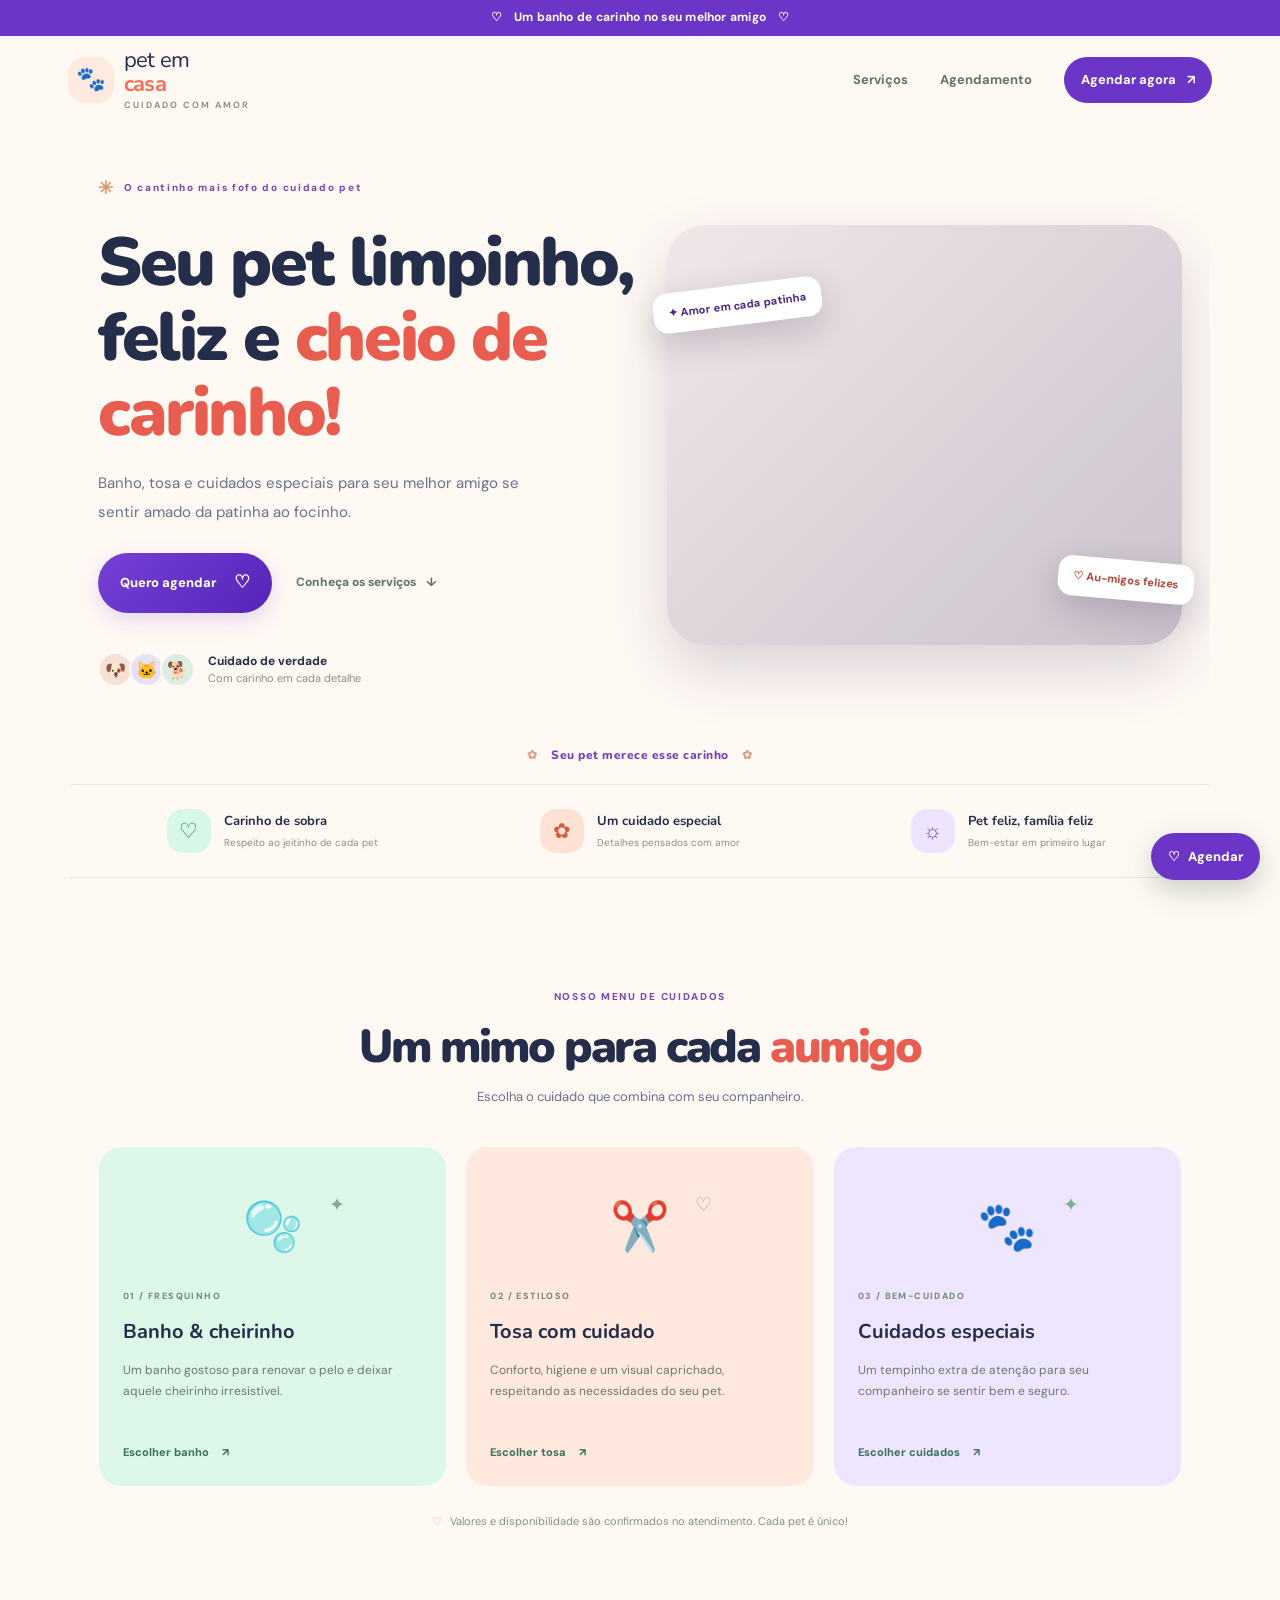
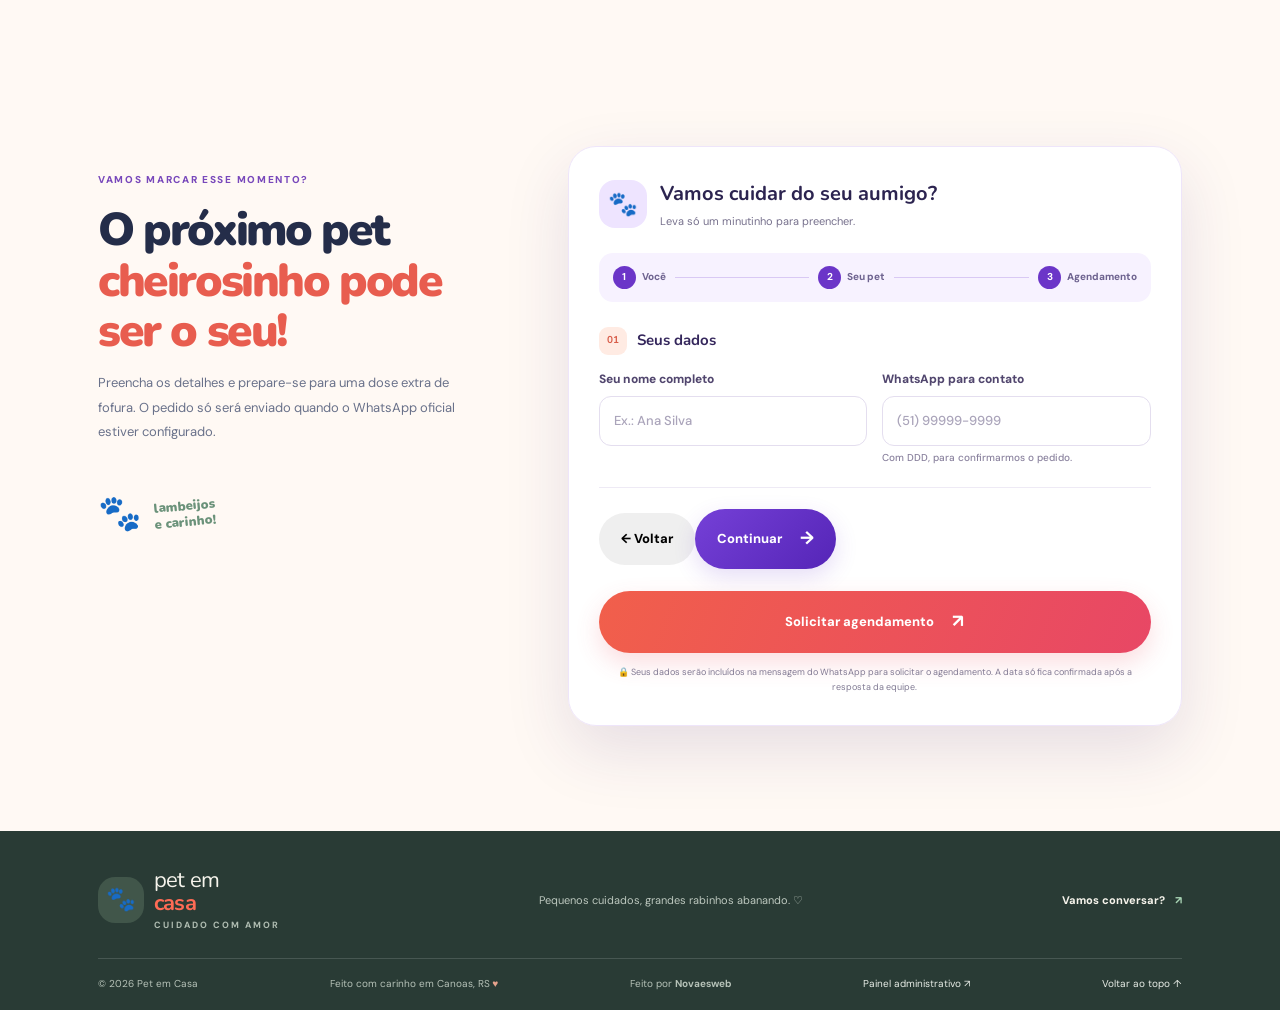
==== commit 3118460b: "Shorten landing page and add interactive booking steps" ====
--- a/index.html
+++ b/index.html
@@ -21,7 +21,7 @@
     </a>
     <button class="menu-toggle" aria-expanded="false" aria-controls="main-nav" aria-label="Abrir menu"><span></span><span></span><span></span></button>
     <nav id="main-nav" class="main-nav" aria-label="Navegação principal">
-      <a href="#servicos">Serviços</a><a href="#mostruario">Mostruário</a><a href="#sobre">Nosso carinho</a><a href="#agendar">Agendamento</a>
+      <a href="#servicos">Serviços</a><a href="#agendar">Agendamento</a>
       <a class="nav-cta" href="#agendar">Agendar agora <span aria-hidden="true">↗</span></a>
     </nav>
   </header>
@@ -50,16 +50,6 @@
     </section>
 
     
-    <section id="mostruario" class="showcase-section section-wrap">
-      <div class="section-heading"><span class="eyebrow">UM POUQUINHO DO NOSSO TRABALHO</span><h2>Momentos de cuidado <em>e fofura</em></h2><p>Conheça os cuidados e o capricho que queremos oferecer ao seu melhor amigo.</p></div>
-      <div id="showcase-grid" class="showcase-grid" aria-live="polite">
-        <article class="showcase-card"><img src="https://images.unsplash.com/photo-1516734212186-a967f81ad0d7?auto=format&fit=crop&w=800&q=85" alt="Cachorrinho recebendo carinho" loading="lazy"><div><span>CARINHO EM CADA DETALHE</span><h3>Um cuidado cheio de amor</h3><p>Nosso compromisso é deixar cada pet confortável e bem cuidado.</p></div></article>
-        <article class="showcase-card"><img src="https://images.unsplash.com/photo-1517849845537-4d257902454a?auto=format&fit=crop&w=800&q=85" alt="Cachorro feliz" loading="lazy"><div><span>BELEZA E BEM-ESTAR</span><h3>Prontinho para brilhar</h3><p>Banho e tosa pensados para respeitar o jeitinho de cada pet.</p></div></article>
-        <article class="showcase-card"><img src="https://images.unsplash.com/photo-1513360371669-4adf3dd7dff8?auto=format&fit=crop&w=800&q=85" alt="Cachorro recebendo cuidados" loading="lazy"><div><span>NOSSO JEITO DE CUIDAR</span><h3>Pequenos momentos, muito amor</h3><p>Um atendimento atencioso para pets e suas famílias.</p></div></article>
-      </div>
-      <p class="showcase-hint">As fotos e descrições deste mostruário podem ser personalizadas no painel administrativo.</p>
-    </section>
-
     <section id="servicos" class="services-section section-wrap">
       <div class="section-heading"><span class="eyebrow">NOSSO MENU DE CUIDADOS</span><h2>Um mimo para cada <em>aumigo</em></h2><p>Escolha o cuidado que combina com seu companheiro.</p></div>
       <div class="service-grid">
@@ -70,23 +60,19 @@
       <p class="price-note"><span>♡</span> Valores e disponibilidade são confirmados no atendimento. Cada pet é único!</p>
     </section>
 
-    <section id="sobre" class="love-section">
-      <div class="love-inner section-wrap"><div class="love-stamp" aria-hidden="true"><span>feito com</span><strong>♡</strong><span>amor pet</span></div><div><span class="eyebrow">AQUI, CUIDAR É DEMONSTRAR AMOR</span><h2>Mais do que banho.<br><em>Um momento de carinho.</em></h2><p>A gente acredita que todo pet merece ser tratado com paciência, cuidado e muito amor. Nosso objetivo é que cada visita seja uma experiência tranquila para você e seu melhor amigo.</p><div class="location-pill"><span>📍</span><span><strong>Canoas, Rio Grande do Sul</strong><small>Atendimento na região. Consulte disponibilidade.</small></span></div></div></div>
-    </section>
-
     <section id="agendar" class="booking-section section-wrap">
       <div class="booking-intro"><span class="eyebrow">VAMOS MARCAR ESSE MOMENTO?</span><h2>O próximo pet<br><em>cheirosinho pode ser o seu!</em></h2><p>Preencha os detalhes e prepare-se para uma dose extra de fofura. O pedido só será enviado quando o WhatsApp oficial estiver configurado.</p><div class="booking-doodle">🐾 <span>lambeijos<br>e carinho!</span></div></div>
       <form id="booking-form" class="booking-form">
         <div class="form-title"><span class="form-paw">🐾</span><div><h3>Vamos cuidar do seu aumigo?</h3><p>Leva só um minutinho para preencher.</p></div></div>
         <div class="booking-progress" aria-label="Três etapas do formulário"><span><b>1</b> Você</span><i></i><span><b>2</b> Seu pet</span><i></i><span><b>3</b> Agendamento</span></div>
-        <section class="form-section" aria-labelledby="owner-section-title">
+        <section class="form-section wizard-step is-active" data-step="1" aria-labelledby="owner-section-title">
           <h4 id="owner-section-title"><span>01</span> Seus dados</h4>
           <div class="form-grid">
             <label>Seu nome completo<input name="ownerName" autocomplete="name" required maxlength="100" placeholder="Ex.: Ana Silva"></label>
             <label>WhatsApp para contato<input name="phone" id="owner-phone" type="tel" inputmode="tel" autocomplete="tel" required maxlength="16" placeholder="(51) 99999-9999" aria-describedby="phone-help"><small id="phone-help" class="field-help">Com DDD, para confirmarmos o pedido.</small></label>
           </div>
         </section>
-        <section class="form-section" aria-labelledby="pet-section-title">
+        <section class="form-section wizard-step" data-step="2" aria-labelledby="pet-section-title" hidden>
           <h4 id="pet-section-title"><span>02</span> Sobre seu pet</h4>
           <div class="form-grid">
             <label>Nome do pet<input name="petName" required maxlength="60" placeholder="Como ele(a) se chama?"></label>
@@ -96,7 +82,7 @@
             <label class="full-field">Porte do pet<select name="size" required><option value="">Selecione o porte</option><option>Pequeno</option><option>Médio</option><option>Grande</option><option>Não sei informar</option></select></label>
           </div>
         </section>
-        <section class="form-section" aria-labelledby="appointment-section-title">
+        <section class="form-section wizard-step" data-step="3" aria-labelledby="appointment-section-title" hidden>
           <h4 id="appointment-section-title"><span>03</span> Como podemos ajudar?</h4>
           <div class="form-grid">
             <label>Serviço desejado<select id="service-select" name="service" required><option value="">Escolha o cuidado</option><option>Banho</option><option>Tosa</option><option>Banho e tosa</option><option>Cuidados especiais</option></select></label>
@@ -105,14 +91,14 @@
             <label class="full-field">Alguma informação importante? <span class="optional">(opcional)</span><textarea name="notes" rows="3" maxlength="600" placeholder="Alergias, cuidados especiais, comportamento ou outra observação..."></textarea></label>
           </div>
         </section>
-        <button class="button button-primary submit-button" type="submit">Solicitar agendamento <span>↗</span></button>
+        <div class="wizard-controls"><button class="button button-back" id="booking-back" type="button" hidden>← Voltar</button><button class="button button-primary" id="booking-next" type="button">Continuar <span>→</span></button><button class="button button-primary submit-button" id="booking-submit" type="submit" hidden>Solicitar agendamento <span>↗</span></button></div>
         <p class="form-privacy">🔒 Seus dados serão incluídos na mensagem do WhatsApp para solicitar o agendamento. A data só fica confirmada após a resposta da equipe.</p>
         <div id="booking-feedback" class="booking-feedback" role="status" aria-live="polite" hidden></div>
       </form>
     </section>
   </main>
 
-  <footer class="site-footer"><div class="footer-main"><a class="brand footer-brand" href="#inicio"><span class="brand-mark">🐾</span><span>pet em <strong>casa</strong><small>cuidado com amor</small></span></a><p>Pequenos cuidados, grandes rabinhos abanando. ♡</p><a href="#agendar">Vamos conversar? <span>↗</span></a></div><div class="footer-bottom"><span>© <span id="year"></span> Pet em Casa</span><span>Feito com carinho em Canoas, RS <span class="heart">♥</span></span><a href="admin.html">Painel administrativo ↗</a><a href="#inicio">Voltar ao topo ↑</a></div></footer>
+  <footer class="site-footer"><div class="footer-main"><a class="brand footer-brand" href="#inicio"><span class="brand-mark">🐾</span><span>pet em <strong>casa</strong><small>cuidado com amor</small></span></a><p>Pequenos cuidados, grandes rabinhos abanando. ♡</p><a href="#agendar">Vamos conversar? <span>↗</span></a></div><div class="footer-bottom"><span>© <span id="year"></span> Pet em Casa</span><span>Feito com carinho em Canoas, RS <span class="heart">♥</span></span><span class="made-by">Feito por <strong>Novaesweb</strong></span><a href="admin.html">Painel administrativo ↗</a><a href="#inicio">Voltar ao topo ↑</a></div></footer>
   <a class="floating-whatsapp" href="#agendar" aria-label="Ir para agendamento">♡ <span>Agendar</span></a>
 </body>
 </html>
--- a/styles.css
+++ b/styles.css
@@ -4,3 +4,28 @@
 /* Mostruário */
 .showcase-section{padding-top:78px;padding-bottom:82px;background:#f4f2e9;border-radius:28px;margin-top:30px;margin-bottom:20px}.showcase-grid{display:grid;grid-template-columns:repeat(3,minmax(0,1fr));gap:18px}.showcase-card{overflow:hidden;background:#fffefa;border:1px solid #e8e9df;border-radius:20px;box-shadow:0 10px 30px #354b3c0b}.showcase-card img{display:block;width:100%;height:225px;object-fit:cover;background:#e4f0e5}.showcase-card>div{padding:18px 19px 21px}.showcase-card span{font-size:9px;font-weight:800;letter-spacing:1.2px;color:#72927d}.showcase-card h3{font-family:"Nunito",sans-serif;font-size:19px;margin:7px 0}.showcase-card p{margin:0;color:#748176;font-size:12px;line-height:1.8}.showcase-hint{text-align:center;font-size:10px;color:#849087;margin-top:20px}
 @media(max-width:650px){.showcase-section{padding-top:55px;padding-bottom:55px;border-radius:20px}.showcase-grid{grid-template-columns:1fr}.showcase-card img{height:220px}}
+
+
+/* Atualização visual: cores mais vivas e formulário de agendamento guiado */
+:root{--ink:#242d49;--muted:#69718a;--cream:#fff9f4;--mint:#dcf8e8;--mint-dark:#087f67;--peach:#ffe2d3;--lilac:#eee4ff;--white:#fff;--line:#e8e5f0;--shadow:0 20px 55px rgba(48,42,91,.12)}
+.announcement{background:#6b35c8;color:#fff}
+.brand strong{color:#ff6b55}.brand-mark{background:#ffeadf}
+.nav-cta{background:#6b35c8}.button-primary{background:linear-gradient(135deg,#7540d7,#5525b7);box-shadow:0 8px 22px #6b35c82b}
+.hero{isolation:isolate}.hero-art{border-radius:38px;background:linear-gradient(135deg,rgba(49,24,93,.08),rgba(37,19,77,.24)),url("https://images.unsplash.com/photo-1516734212186-a967f81ad0d7?auto=format&fit=crop&w=1200&q=90") center/cover no-repeat;box-shadow:0 24px 60px rgba(45,31,77,.18);overflow:visible}
+.hero-art .blob,.hero-art .pet-portrait,.hero-art .paw{display:none}
+.hero-art .floating-note{background:#fff;color:#4b2b87;box-shadow:0 12px 35px #21113c30}
+.hero-art .note-one{left:-14px;top:60px}.hero-art .note-two{right:-12px;bottom:45px;color:#b44739}
+.hero-bottom{color:#7540b5}.eyebrow{color:#7848bb}.hero h1 em,.section-heading h2 em,.love-inner h2 em,.booking-intro h2 em{color:#e85d4f}
+.benefit-icon.mint{background:#d7f8e6;color:#087f67}.benefit-icon.peach{background:#ffe2d3;color:#d45b44}.benefit-icon.lilac{background:#eee4ff;color:#7848bb}
+.card-mint{background:#ddf8e8}.card-peach{background:#ffe8dd}.card-lilac{background:#eee5ff}
+.love-section{background:linear-gradient(125deg,#eee4ff 0%,#e0f9ec 100%)}
+.booking-section{position:relative}.booking-intro{position:sticky;top:28px}.booking-form{border:1px solid #eee5fa;border-radius:28px;box-shadow:0 24px 65px rgba(63,38,113,.13);padding:30px;background:rgba(255,255,255,.96)}
+.form-paw{background:#eee4ff;color:#6b35c8}.form-title{margin-bottom:22px}.form-title h3{color:#2c2450}.form-title p{color:#77718d}
+.booking-progress{display:flex;align-items:center;gap:9px;margin:0 0 25px;padding:13px 14px;border-radius:14px;background:#f7f2ff;color:#6e6390;font-size:10px;font-weight:800}.booking-progress span{display:flex;align-items:center;gap:6px;white-space:nowrap}.booking-progress b{display:grid;place-items:center;width:23px;height:23px;border-radius:50%;background:#6b35c8;color:#fff;font-size:10px}.booking-progress i{height:1px;flex:1;background:#d9c9f4}
+.form-section{padding:0 0 21px;margin-bottom:21px;border-bottom:1px solid #eeeaf5}.form-section:last-of-type{border-bottom:0;margin-bottom:0;padding-bottom:0}.form-section h4{display:flex;align-items:center;gap:10px;margin:0 0 15px;font-family:"Nunito",sans-serif;font-size:15px;color:#35275c}.form-section h4 span{display:grid;place-items:center;width:28px;height:28px;border-radius:9px;background:#ffebe3;color:#d85c49;font-size:10px}
+.form-grid{gap:15px}.form-grid label{color:#51466e;font-size:12px}.form-grid input,.form-grid select,.form-grid textarea{border:1px solid #e4deef;border-radius:12px;background:#fff;padding:13px 14px;font-size:13px;transition:border-color .18s,box-shadow .18s}.form-grid input:focus,.form-grid select:focus,.form-grid textarea:focus{border-color:#8d65df;box-shadow:0 0 0 4px #eee5ff}.form-grid input::placeholder,.form-grid textarea::placeholder{color:#aaa4ba}.field-help{font-size:10px;font-weight:500;color:#8a829e;margin-top:-3px}.optional{color:#958ba9}
+.submit-button{background:linear-gradient(110deg,#f15f4b,#e84765);box-shadow:0 10px 25px #e94d5b30;padding:16px 20px}.submit-button:hover{box-shadow:0 14px 30px #e94d5b40}
+.form-privacy{line-height:1.7;color:#817a93}.booking-feedback{background:#e2f9ec;color:#17664d;border:1px solid #c7f0d9}.booking-feedback.error{background:#fff0eb;color:#9a382e;border-color:#ffd4c9}
+.floating-whatsapp{background:#6b35c8}
+@media(max-width:850px){.hero-art{min-height:380px}.booking-intro{position:static}}
+@media(max-width:650px){.hero-art{min-height:310px;border-radius:27px;margin-top:18px}.hero-art .note-one{left:-5px;top:24px}.hero-art .note-two{right:-5px;bottom:25px}.booking-form{padding:22px 16px}.booking-progress{gap:5px;padding:11px 8px;font-size:9px}.booking-progress span{gap:4px}.booking-progress b{width:21px;height:21px}.form-section{padding-bottom:18px;margin-bottom:18px}.submit-button{font-size:12px;gap:10px}}
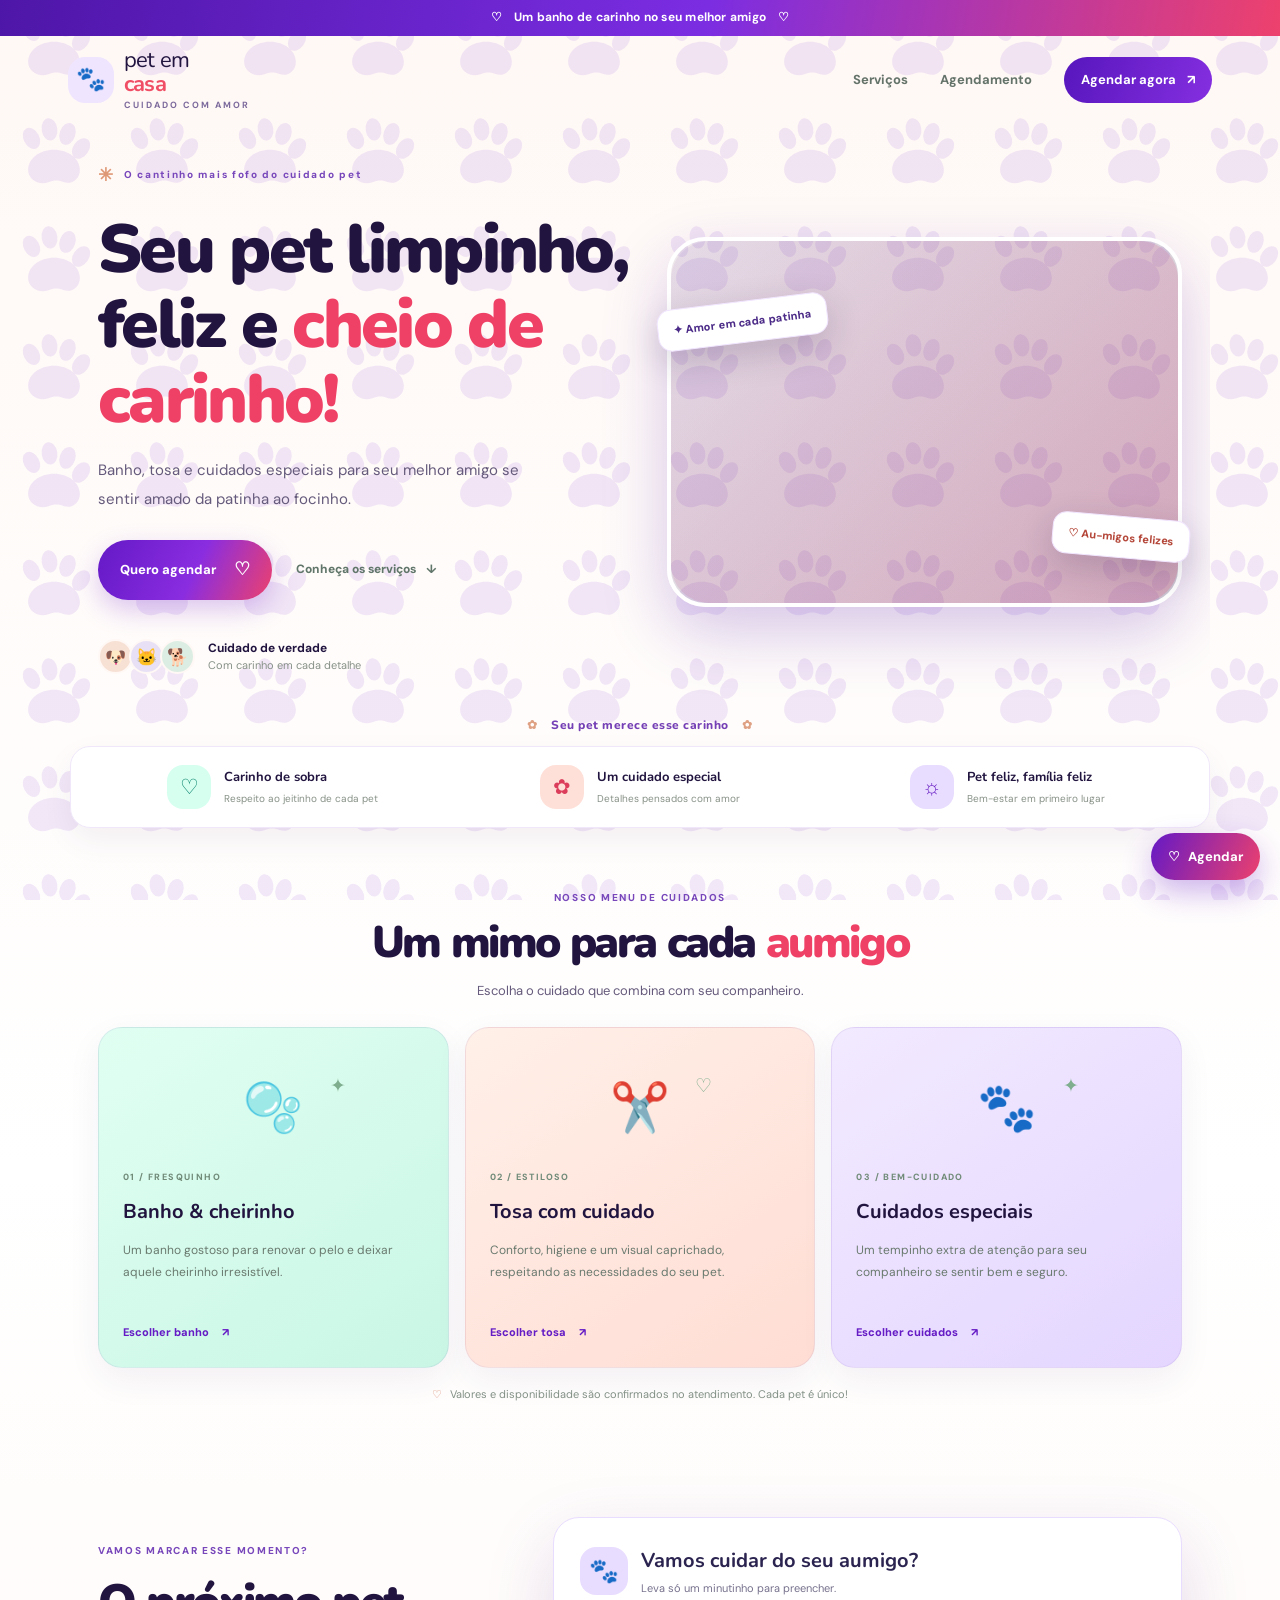
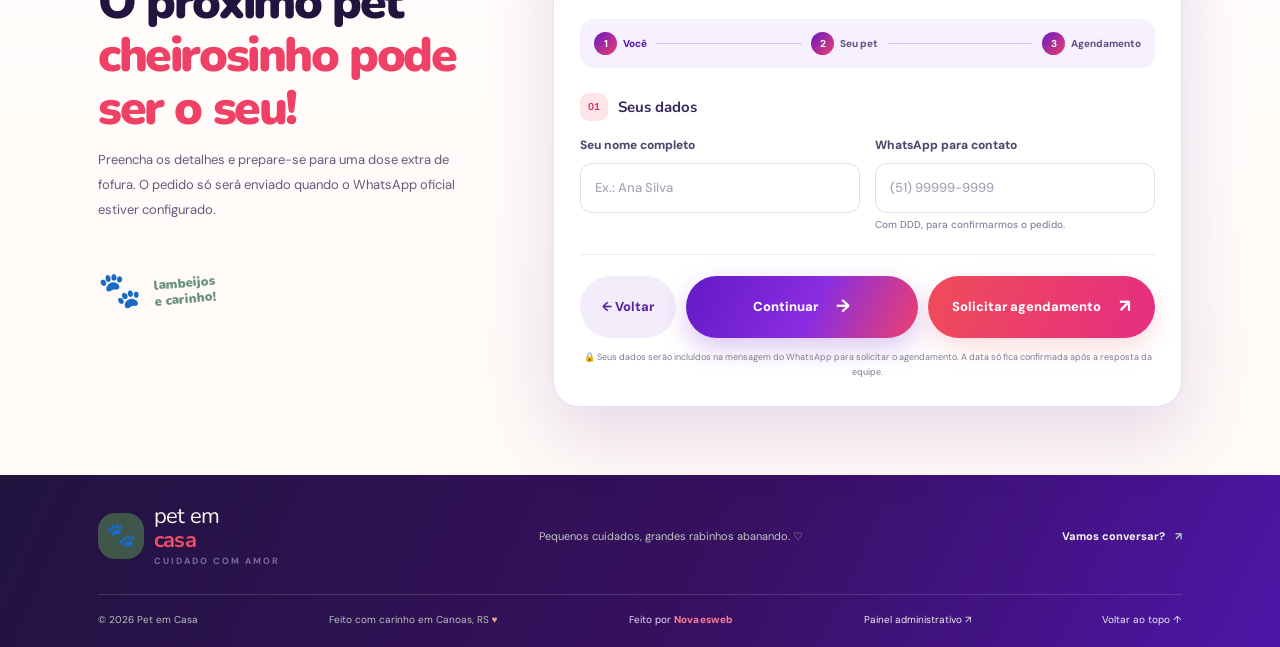
==== commit c5655ddd: "Apply paw pattern background to storefront" ====
--- a/index.html
+++ b/index.html
@@ -10,6 +10,7 @@
   <link rel="preconnect" href="https://fonts.gstatic.com" crossorigin>
   <link href="https://fonts.googleapis.com/css2?family=DM+Sans:wght@400;500;600;700&family=Nunito:wght@600;700;800;900&display=swap" rel="stylesheet">
   <link rel="stylesheet" href="styles.css">
+  <script src="theme-enhancements.js" defer></script>
   <script src="script.js" defer></script>
 </head>
 <body>
--- a/styles.css
+++ b/styles.css
@@ -29,3 +29,62 @@
 .floating-whatsapp{background:#6b35c8}
 @media(max-width:850px){.hero-art{min-height:380px}.booking-intro{position:static}}
 @media(max-width:650px){.hero-art{min-height:310px;border-radius:27px;margin-top:18px}.hero-art .note-one{left:-5px;top:24px}.hero-art .note-two{right:-5px;bottom:25px}.booking-form{padding:22px 16px}.booking-progress{gap:5px;padding:11px 8px;font-size:9px}.booking-progress span{gap:4px}.booking-progress b{width:21px;height:21px}.form-section{padding-bottom:18px;margin-bottom:18px}.submit-button{font-size:12px;gap:10px}}
+
+
+/* Novaesweb refresh: identidade intensa, página enxuta e agendamento em etapas */
+:root{--ink:#21143f;--muted:#655a7b;--cream:#fff8f5;--mint:#d9fff0;--mint-dark:#007f67;--peach:#ffe0d8;--lilac:#e9ddff;--line:#e7def4;--shadow:0 20px 55px rgba(45,18,91,.14)}
+body{background:linear-gradient(180deg,#fff8f5 0%,#fff 52%,#fff8f5 100%)}
+.announcement{background:linear-gradient(100deg,#4e16a8,#7b2de2 55%,#ed416d);color:#fff}
+.brand strong{color:#f04e65}.brand-mark{background:#f0e5ff;color:#5d20ba}
+.brand small{color:#7c6a9c}
+.nav-cta{background:linear-gradient(110deg,#5716bd,#852fe0)}
+.main-nav>a:not(.nav-cta):hover,.text-link:hover{color:#7626ce}
+.hero{padding-top:22px;padding-bottom:55px;min-height:490px}
+.hero h1{letter-spacing:-2.7px}
+.hero h1 em,.section-heading h2 em,.love-inner h2 em,.booking-intro h2 em{color:#ef4165}
+.hero-art{min-height:370px;border:4px solid #fff;box-shadow:0 25px 65px rgba(78,22,168,.23)}
+.hero-art:after{content:"";position:absolute;inset:0;border-radius:inherit;background:linear-gradient(135deg,rgba(78,22,168,.06),rgba(237,65,109,.22));pointer-events:none}
+.hero-art .floating-note{z-index:2;border:1px solid #f1e6ff}
+.button-primary{background:linear-gradient(115deg,#6419c6,#8a2de0 55%,#ed416d);box-shadow:0 10px 26px rgba(115,35,203,.25)}
+.button-primary:hover{box-shadow:0 14px 32px rgba(115,35,203,.34)}
+.benefits{padding-top:18px;padding-bottom:18px;background:#fff;border:1px solid #f0e8fa;border-radius:20px;box-shadow:0 12px 32px rgba(45,18,91,.06);margin-top:-8px;position:relative;z-index:2}
+.benefit-icon.mint{background:#d6fff0;color:#007f67}.benefit-icon.peach{background:#ffe0d8;color:#db3d5b}.benefit-icon.lilac{background:#e9ddff;color:#6920c4}
+.services-section{padding-top:56px;padding-bottom:48px}
+.section-heading{margin-bottom:25px}
+.section-heading h2{margin:10px 0;font-size:clamp(32px,4vw,44px)}
+.service-grid{gap:16px}
+.service-card{border:1px solid rgba(89,39,155,.08);border-radius:24px;box-shadow:0 12px 35px rgba(45,18,91,.06);transition:transform .2s,box-shadow .2s}
+.service-card:hover{transform:translateY(-5px);box-shadow:0 18px 40px rgba(45,18,91,.13)}
+.card-mint{background:linear-gradient(145deg,#e0fff2,#c9f6e5)}.card-peach{background:linear-gradient(145deg,#fff0e8,#ffddd4)}.card-lilac{background:linear-gradient(145deg,#f2eaff,#e4d6ff)}
+.service-card a{color:#651cc5}
+.price-note{margin-top:17px}
+.booking-section{padding-top:55px;padding-bottom:68px;gap:36px;align-items:start}
+.booking-intro{position:static;padding-top:20px}
+.booking-intro h2{font-size:clamp(34px,4vw,48px)}
+.booking-form{border:1px solid #e9ddff;border-radius:26px;box-shadow:0 25px 70px rgba(72,23,137,.15);padding:26px;background:#fff}
+.form-title{gap:13px}
+.form-paw{background:#e9ddff;color:#671cc7}
+.booking-progress{background:#f6f0ff;color:#655184}
+.booking-progress b{background:linear-gradient(135deg,#6519c6,#ed416d)}
+.booking-progress i{background:#d8c5fa}
+.booking-progress span.is-current{color:#4f16a8}
+.booking-progress span.is-complete b{background:#00a982}
+.form-section[hidden],.wizard-step[hidden]{display:none!important}
+.form-section{animation:step-enter .22s ease-out}
+@keyframes step-enter{from{opacity:.35;transform:translateY(5px)}to{opacity:1;transform:translateY(0)}}
+.form-grid input:focus,.form-grid select:focus,.form-grid textarea:focus{border-color:#8b40e7;box-shadow:0 0 0 4px #eee3ff}
+.form-section h4 span{background:#ffe4e9;color:#d92f56}
+.wizard-controls{display:flex;gap:10px;margin-top:20px}
+.wizard-controls .button{min-height:49px}
+.wizard-controls #booking-next,.wizard-controls #booking-submit{flex:1}
+.button-back{background:#f2ecfb;color:#5a269e}
+.button-back:hover{background:#e9ddff}
+.submit-button{margin-top:0;background:linear-gradient(110deg,#f04c58,#e52d82);box-shadow:0 10px 25px #e94d5b30}
+.site-footer{background:linear-gradient(115deg,#21143f,#37105f 55%,#4e16a8);padding-top:30px}
+.footer-bottom{align-items:center}
+.made-by{color:#e7d9ff}
+.made-by strong{color:#ff8194;letter-spacing:.3px}
+.floating-whatsapp{background:linear-gradient(115deg,#6419c6,#ed416d);box-shadow:0 12px 30px rgba(100,25,198,.32)}
+@media(max-width:850px){.hero{min-height:0;padding-top:30px}.hero-art{min-height:340px}.booking-section{gap:24px}.booking-intro{padding-top:0}}
+@media(max-width:650px){.hero{padding-top:25px;padding-bottom:52px}.hero-art{min-height:275px;border-radius:24px}.benefits{margin-top:0;border-radius:17px}.services-section{padding-top:48px;padding-bottom:28px}.section-heading h2{font-size:34px}.service-grid{gap:12px}.service-card{padding:20px}.booking-section{padding-top:42px;padding-bottom:55px}.booking-intro h2{font-size:35px}.booking-form{padding:20px 15px}.booking-progress{font-size:9px}.wizard-controls{gap:8px}.wizard-controls .button{padding:14px 12px}.footer-bottom{gap:12px}.made-by{width:100%}}
+@media(prefers-reduced-motion:reduce){.form-section{animation:none}}
